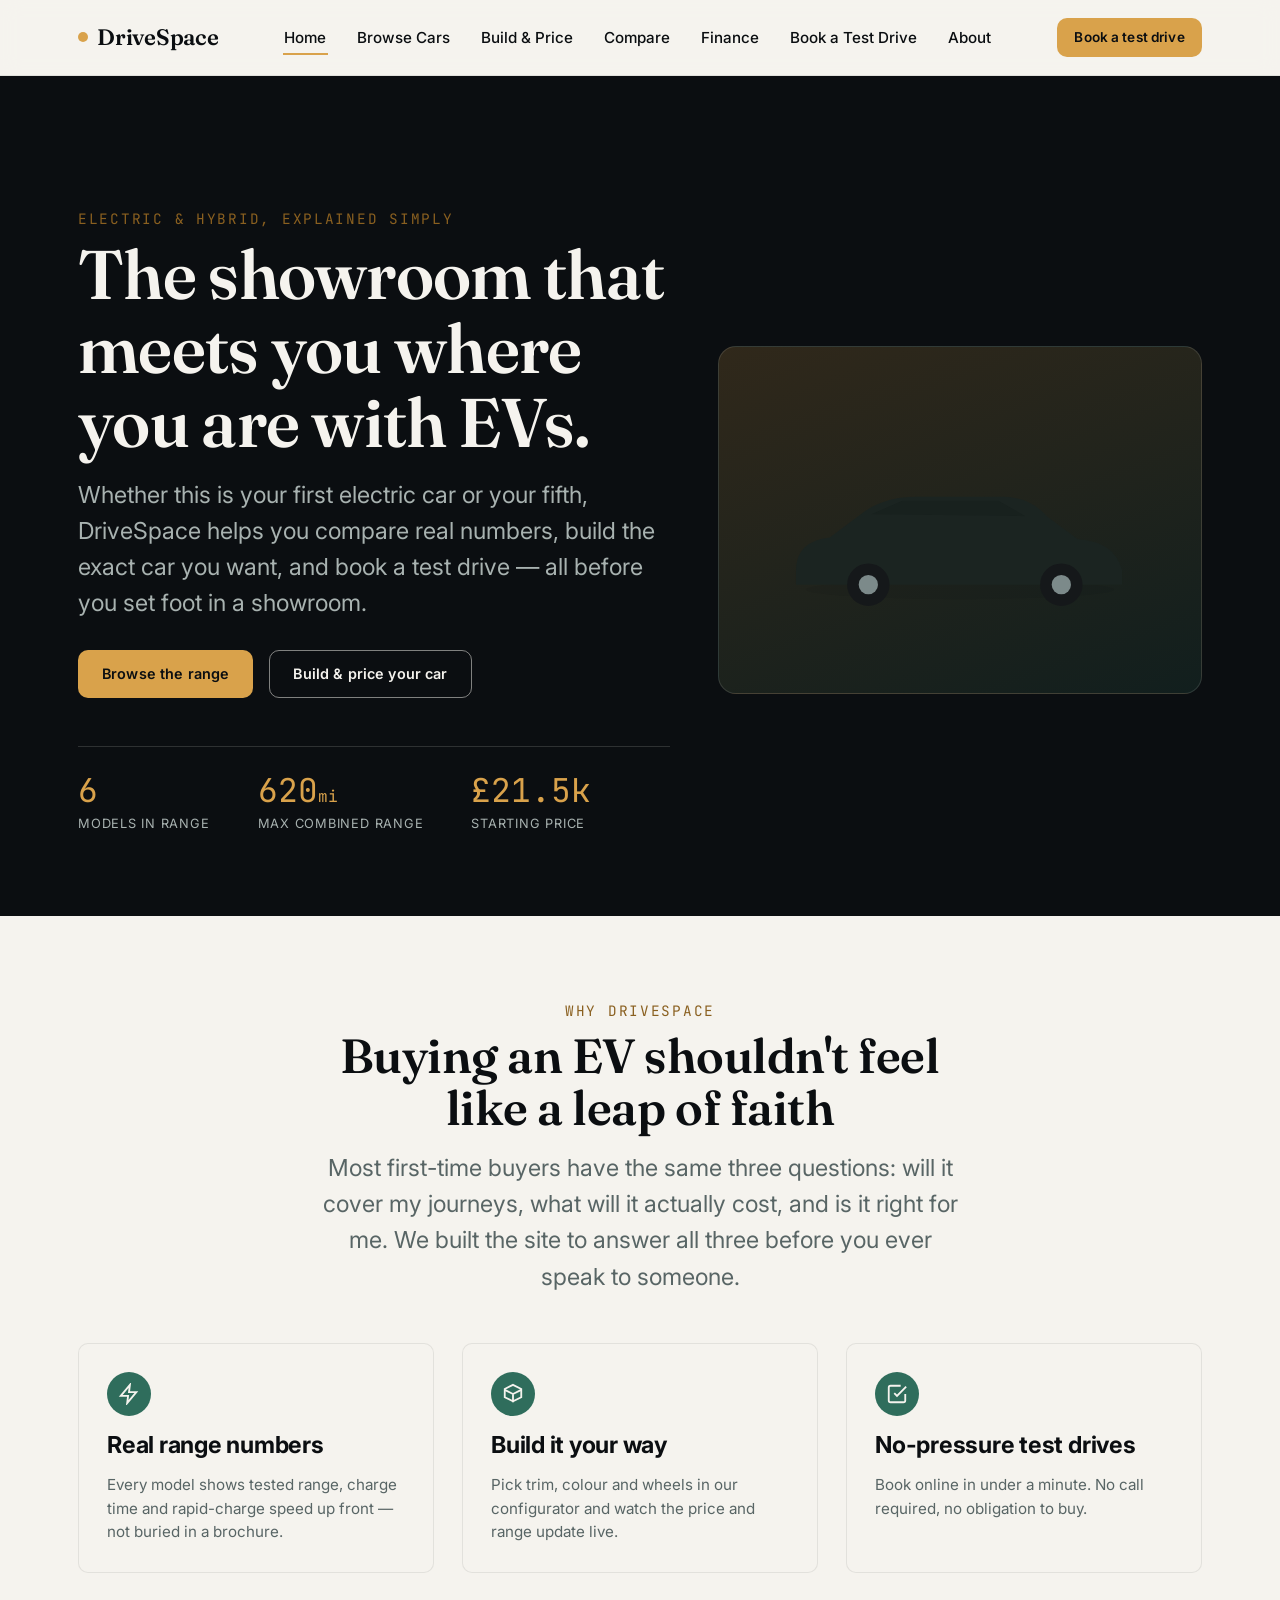
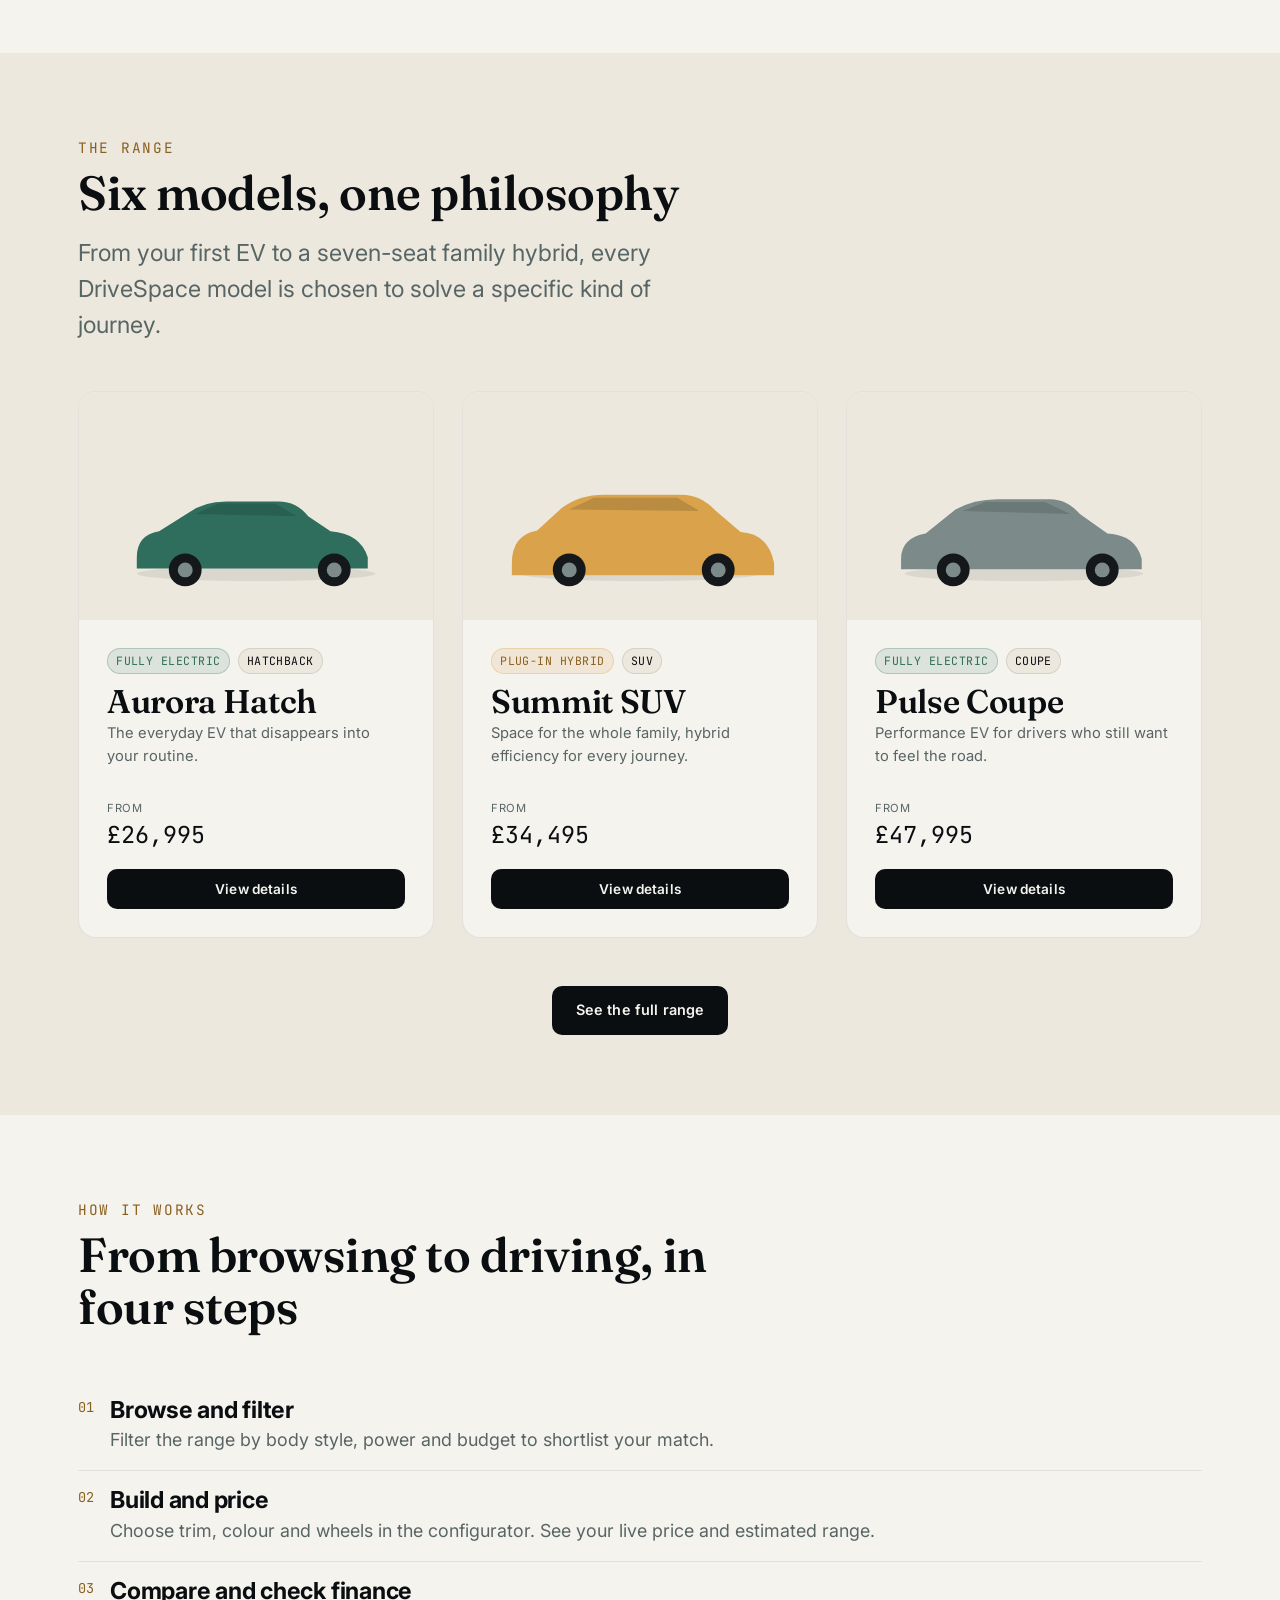
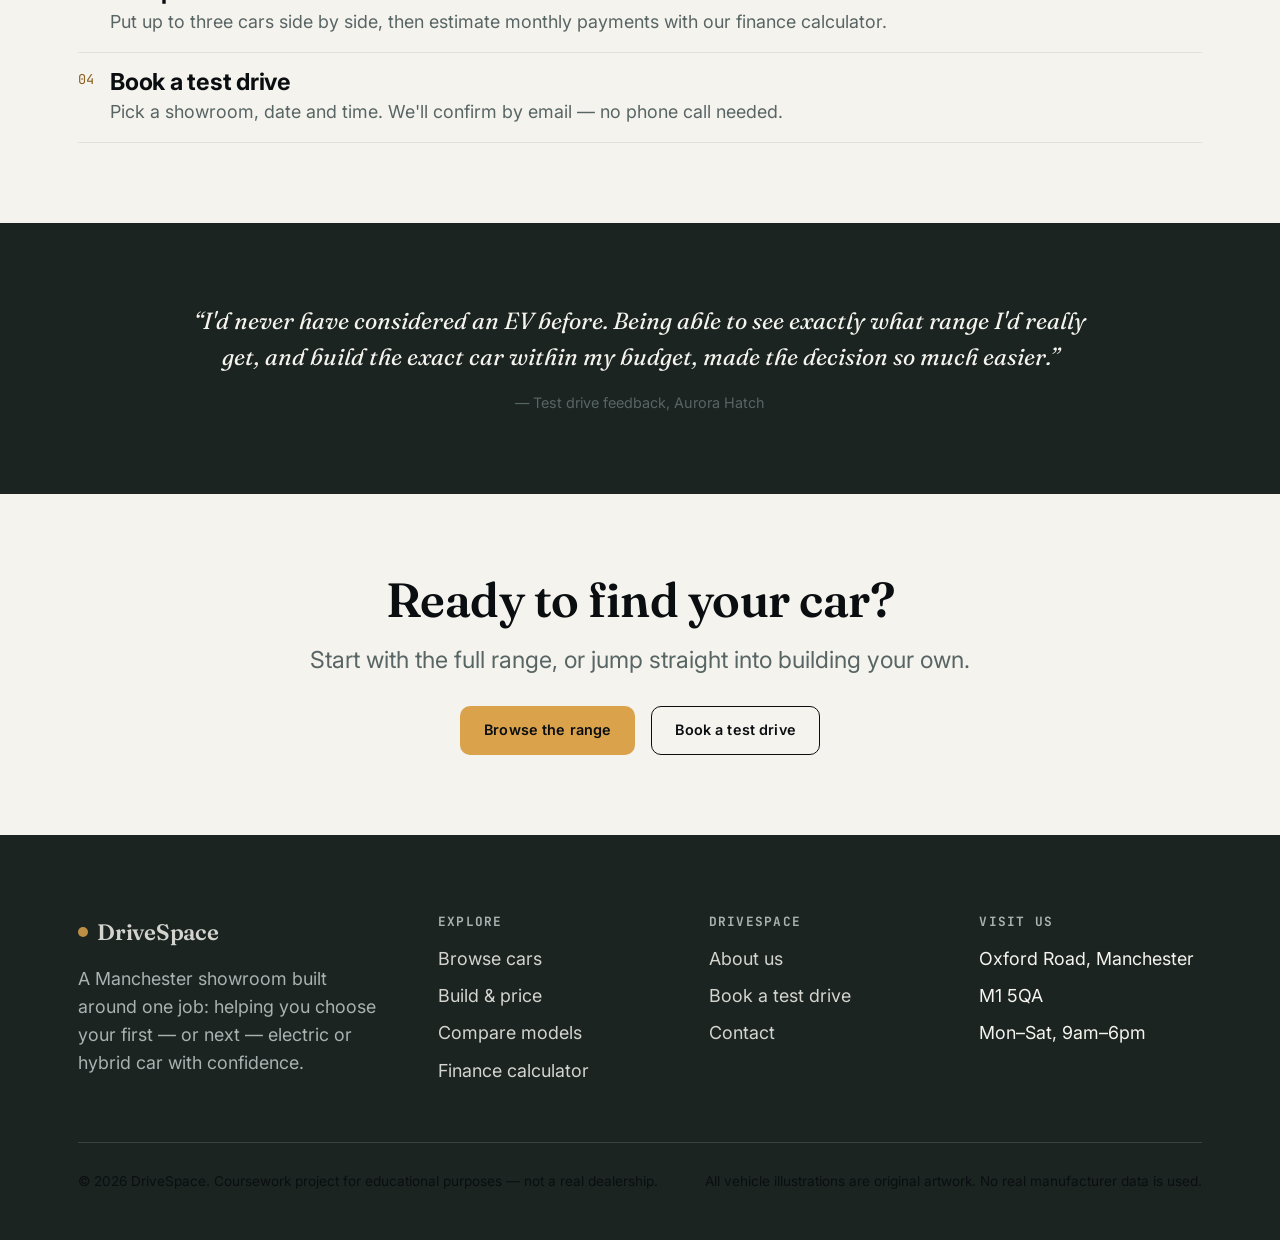
==== index.html @ 04d6c7d4 "Add files via upload" ====
<!DOCTYPE html>
<html lang="en">
<head>
<meta charset="UTF-8">
<meta name="viewport" content="width=device-width, initial-scale=1.0">
<title>DriveSpace | Electric & Hybrid Cars Made Simple</title>
<meta name="description" content="DriveSpace is a Manchester car showroom specialising in electric and hybrid vehicles. Browse our range, build your car, compare models and book a test drive online.">
<meta name="keywords" content="electric cars, hybrid cars, EV showroom Manchester, car configurator, test drive booking, DriveSpace">
<link rel="canonical" href="https://www.drivespace.example/index.html">

<meta property="og:title" content="DriveSpace | Electric & Hybrid Cars Made Simple">
<meta property="og:description" content="Browse our electric and hybrid range, build your car, compare models and book a test drive online.">
<meta property="og:type" content="website">

<link rel="preconnect" href="https://fonts.googleapis.com">
<link rel="preconnect" href="https://fonts.gstatic.com" crossorigin>
<link href="https://fonts.googleapis.com/css2?family=Fraunces:opsz,wght@9..144,500;9..144,600;9..144,700&family=Inter:wght@400;500;600;700&family=JetBrains+Mono:wght@400;500;700&display=swap" rel="stylesheet">

<link rel="stylesheet" href="css/base.css">
<link rel="stylesheet" href="css/components.css">
</head>
<body>
<a class="skip-link" href="#main">Skip to main content</a>

<header class="site-header">
  <div class="container">
    <a href="index.html" class="brand"><span class="brand-mark" aria-hidden="true"></span>DriveSpace</a>
    <nav class="main-nav" id="primary-navigation" aria-label="Primary">
      <ul>
        <li><a href="index.html">Home</a></li>
        <li><a href="catalogue.html">Browse Cars</a></li>
        <li><a href="configurator.html">Build & Price</a></li>
        <li><a href="compare.html">Compare</a></li>
        <li><a href="finance.html">Finance</a></li>
        <li><a href="booking.html">Book a Test Drive</a></li>
        <li><a href="about.html">About</a></li>
      </ul>
    </nav>
    <div class="nav-actions">
      <a href="booking.html" class="btn btn-accent btn-sm">Book a test drive</a>
      <button class="nav-toggle" aria-label="Open menu" aria-expanded="false" aria-controls="primary-navigation">
        <svg viewBox="0 0 24 24" fill="none" stroke="currentColor" stroke-width="2" stroke-linecap="round"><line x1="3" y1="6" x2="21" y2="6"/><line x1="3" y1="12" x2="21" y2="12"/><line x1="3" y1="18" x2="21" y2="18"/></svg>
      </button>
    </div>
  </div>
</header>

<main id="main">

  <section class="hero">
    <div class="container">
      <div class="hero-copy">
        <p class="eyebrow">Electric & hybrid, explained simply</p>
        <h1>The showroom that meets you where you are with EVs.</h1>
        <p class="lede">Whether this is your first electric car or your fifth, DriveSpace helps you compare real numbers, build the exact car you want, and book a test drive — all before you set foot in a showroom.</p>
        <div class="hero-cta">
          <a href="catalogue.html" class="btn btn-accent">Browse the range</a>
          <a href="configurator.html" class="btn btn-ghost-light">Build & price your car</a>
        </div>
        <div class="hero-stats">
          <div class="stat"><span class="value">6</span><span class="label">Models in range</span></div>
          <div class="stat"><span class="value">620<small style="font-size:1rem">mi</small></span><span class="label">Max combined range</span></div>
          <div class="stat"><span class="value">&pound;21.5k</span><span class="label">Starting price</span></div>
        </div>
      </div>
      <div class="hero-visual">
        <img src="images/meridian-saloon.svg" alt="Stylised illustration of the DriveSpace Meridian Saloon, our long-range electric saloon" width="500" height="250">
      </div>
    </div>
  </section>

  <section aria-labelledby="why-heading">
    <div class="container">
      <div class="section-head center">
        <p class="eyebrow">Why DriveSpace</p>
        <h2 id="why-heading">Buying an EV shouldn't feel like a leap of faith</h2>
        <p class="lede" style="margin-left:auto;margin-right:auto;">Most first-time buyers have the same three questions: will it cover my journeys, what will it actually cost, and is it right for me. We built the site to answer all three before you ever speak to someone.</p>
      </div>
      <div class="grid-3">
        <div class="feature-card">
          <div class="icon"><svg viewBox="0 0 24 24" fill="none" stroke="currentColor" stroke-width="2"><path d="M13 2L3 14h8l-1 8 10-12h-8l1-8z"/></svg></div>
          <h3>Real range numbers</h3>
          <p>Every model shows tested range, charge time and rapid-charge speed up front &mdash; not buried in a brochure.</p>
        </div>
        <div class="feature-card">
          <div class="icon"><svg viewBox="0 0 24 24" fill="none" stroke="currentColor" stroke-width="2"><path d="M12 2l9 4.5v9L12 20l-9-4.5v-9L12 2z"/><path d="M12 12l9-4.5M12 12v9M12 12L3 7.5"/></svg></div>
          <h3>Build it your way</h3>
          <p>Pick trim, colour and wheels in our configurator and watch the price and range update live.</p>
        </div>
        <div class="feature-card">
          <div class="icon"><svg viewBox="0 0 24 24" fill="none" stroke="currentColor" stroke-width="2"><path d="M9 11l3 3L22 4"/><path d="M21 12v7a2 2 0 01-2 2H5a2 2 0 01-2-2V5a2 2 0 012-2h11"/></svg></div>
          <h3>No-pressure test drives</h3>
          <p>Book online in under a minute. No call required, no obligation to buy.</p>
        </div>
      </div>
    </div>
  </section>

  <section class="section-alt" aria-labelledby="range-heading">
    <div class="container">
      <div class="section-head">
        <p class="eyebrow">The range</p>
        <h2 id="range-heading">Six models, one philosophy</h2>
        <p class="lede">From your first EV to a seven-seat family hybrid, every DriveSpace model is chosen to solve a specific kind of journey.</p>
      </div>
      <div class="grid-3" id="homeVehicleGrid"></div>
      <div class="center-cta" style="margin-top:var(--space-lg);">
        <a href="catalogue.html" class="btn btn-primary">See the full range</a>
      </div>
    </div>
  </section>

  <section aria-labelledby="process-heading">
    <div class="container">
      <div class="section-head">
        <p class="eyebrow">How it works</p>
        <h2 id="process-heading">From browsing to driving, in four steps</h2>
      </div>
      <ol class="process-list">
        <li>
          <div>
            <h4 style="margin-bottom:0.2em;">Browse and filter</h4>
            <p style="margin-bottom:0;color:var(--sage);">Filter the range by body style, power and budget to shortlist your match.</p>
          </div>
        </li>
        <li>
          <div>
            <h4 style="margin-bottom:0.2em;">Build and price</h4>
            <p style="margin-bottom:0;color:var(--sage);">Choose trim, colour and wheels in the configurator. See your live price and estimated range.</p>
          </div>
        </li>
        <li>
          <div>
            <h4 style="margin-bottom:0.2em;">Compare and check finance</h4>
            <p style="margin-bottom:0;color:var(--sage);">Put up to three cars side by side, then estimate monthly payments with our finance calculator.</p>
          </div>
        </li>
        <li>
          <div>
            <h4 style="margin-bottom:0.2em;">Book a test drive</h4>
            <p style="margin-bottom:0;color:var(--sage);">Pick a showroom, date and time. We'll confirm by email &mdash; no phone call needed.</p>
          </div>
        </li>
      </ol>
    </div>
  </section>

  <section class="section-dark" aria-labelledby="quote-heading">
    <div class="container">
      <h2 id="quote-heading" class="visually-hidden">Customer feedback</h2>
      <blockquote class="quote-block">
        &ldquo;I'd never have considered an EV before. Being able to see exactly what range I'd really get, and build the exact car within my budget, made the decision so much easier.&rdquo;
        <footer class="quote-attr">&mdash; Test drive feedback, Aurora Hatch</footer>
      </blockquote>
    </div>
  </section>

  <section aria-labelledby="cta-heading">
    <div class="container text-center">
      <h2 id="cta-heading">Ready to find your car?</h2>
      <p class="lede" style="margin:0 auto var(--space-md);">Start with the full range, or jump straight into building your own.</p>
      <div class="hero-cta" style="justify-content:center;">
        <a href="catalogue.html" class="btn btn-accent">Browse the range</a>
        <a href="booking.html" class="btn btn-ghost">Book a test drive</a>
      </div>
    </div>
  </section>

</main>

<footer class="site-footer">
  <div class="container">
    <div class="footer-grid">
      <div>
        <a href="index.html" class="brand" style="color:var(--paper);"><span class="brand-mark" aria-hidden="true"></span>DriveSpace</a>
        <p style="color:var(--sage-light);margin-top:1rem;max-width:32ch;">A Manchester showroom built around one job: helping you choose your first &mdash; or next &mdash; electric or hybrid car with confidence.</p>
      </div>
      <div>
        <h4>Explore</h4>
        <ul>
          <li><a href="catalogue.html">Browse cars</a></li>
          <li><a href="configurator.html">Build & price</a></li>
          <li><a href="compare.html">Compare models</a></li>
          <li><a href="finance.html">Finance calculator</a></li>
        </ul>
      </div>
      <div>
        <h4>DriveSpace</h4>
        <ul>
          <li><a href="about.html">About us</a></li>
          <li><a href="booking.html">Book a test drive</a></li>
          <li><a href="about.html#contact">Contact</a></li>
        </ul>
      </div>
      <div>
        <h4>Visit us</h4>
        <ul>
          <li>Oxford Road, Manchester</li>
          <li>M1 5QA</li>
          <li>Mon&ndash;Sat, 9am&ndash;6pm</li>
        </ul>
      </div>
    </div>
    <div class="footer-bottom">
      <p style="margin:0;">&copy; 2026 DriveSpace. Coursework project for educational purposes &mdash; not a real dealership.</p>
      <p style="margin:0;">All vehicle illustrations are original artwork. No real manufacturer data is used.</p>
    </div>
  </div>
</footer>

<script src="js/data.js"></script>
<script src="js/main.js"></script>
<script>
  // Render a 3-up preview of the range on the homepage
  document.addEventListener("DOMContentLoaded", () => {
    const grid = document.getElementById("homeVehicleGrid");
    const preview = [VEHICLES[0], VEHICLES[2], VEHICLES[3]];
    grid.innerHTML = preview.map(v => `
      <article class="vehicle-card">
        <div class="thumb"><img src="${v.image}" alt="Stylised illustration of the ${v.name}, a ${v.bodyStyle.toLowerCase()}" width="400" height="200" loading="lazy"></div>
        <div class="body">
          <div class="tag-row">
            <span class="pill ${v.powertrain === 'ev' ? 'pill-ev' : 'pill-hybrid'}">${v.powertrain === 'ev' ? 'Fully electric' : 'Plug-in hybrid'}</span>
            <span class="pill">${v.bodyStyle}</span>
          </div>
          <h3>${v.name}</h3>
          <p class="tagline">${v.tagline}</p>
          <div class="price"><span class="from">From</span>${formatGBP(v.basePrice)}</div>
          <div class="actions">
            <a href="vehicle.html?id=${v.id}" class="btn btn-primary btn-sm btn-block">View details</a>
          </div>
        </div>
      </article>
    `).join("");
  });
</script>
</body>
</html>
---- css/base.css ----
/* ==========================================================================
   DriveSpace — Design tokens & base styles
   ========================================================================== */

:root {
  /* Colour */
  --ink: #0B0E11;
  --ink-deep: #1B2421;
  --paper: #F5F3EE;
  --paper-soft: #ECE8DE;
  --eucalyptus: #2F6D5C;
  --eucalyptus-light: #4A8B77;
  --brass: #D9A24B;
  --brass-deep: #8A6020;
  --sage: #586565;
  --sage-light: #A8B2B0;
  --error: #B3493A;
  --success: #2F6D5C;

  /* Type */
  --font-display: "Fraunces", Georgia, serif;
  --font-body: "Inter", -apple-system, BlinkMacSystemFont, sans-serif;
  --font-mono: "JetBrains Mono", "Courier New", monospace;

  /* Scale */
  --step--1: clamp(0.81rem, 0.78rem + 0.15vw, 0.9rem);
  --step-0: clamp(1rem, 0.96rem + 0.2vw, 1.125rem);
  --step-1: clamp(1.25rem, 1.18rem + 0.35vw, 1.5rem);
  --step-2: clamp(1.6rem, 1.45rem + 0.75vw, 2.1rem);
  --step-3: clamp(2.1rem, 1.8rem + 1.5vw, 3.2rem);
  --step-4: clamp(2.8rem, 2.3rem + 2.5vw, 4.6rem);

  /* Spacing */
  --space-xs: 0.5rem;
  --space-sm: 1rem;
  --space-md: 1.75rem;
  --space-lg: 3rem;
  --space-xl: 5rem;
  --space-2xl: 8rem;

  /* Layout */
  --container: 1180px;
  --radius-sm: 4px;
  --radius-md: 10px;
  --radius-lg: 18px;

  --shadow-sm: 0 2px 8px rgba(11, 14, 17, 0.06);
  --shadow-md: 0 8px 28px rgba(11, 14, 17, 0.12);
  --shadow-lg: 0 18px 48px rgba(11, 14, 17, 0.18);

  --ease: cubic-bezier(0.22, 1, 0.36, 1);
}

* { box-sizing: border-box; }
html { scroll-behavior: smooth; }

@media (prefers-reduced-motion: reduce) {
  html { scroll-behavior: auto; }
  *, *::before, *::after {
    animation-duration: 0.01ms !important;
    animation-iteration-count: 1 !important;
    transition-duration: 0.01ms !important;
    scroll-behavior: auto !important;
  }
}

body {
  margin: 0;
  font-family: var(--font-body);
  font-size: var(--step-0);
  color: var(--ink);
  background: var(--paper);
  line-height: 1.55;
  -webkit-font-smoothing: antialiased;
}

img, svg { max-width: 100%; display: block; }

h1, h2, h3, h4 {
  font-family: var(--font-display);
  font-weight: 600;
  line-height: 1.08;
  margin: 0 0 var(--space-sm);
  letter-spacing: -0.01em;
}

h1 { font-size: var(--step-4); }
h2 { font-size: var(--step-3); }
h3 { font-size: var(--step-2); }
h4 { font-size: var(--step-1); font-family: var(--font-body); font-weight: 700; }

p { margin: 0 0 var(--space-sm); color: var(--ink); }
.lede { font-size: var(--step-1); color: var(--sage); max-width: 56ch; }

a { color: var(--eucalyptus); }

.eyebrow {
  font-family: var(--font-mono);
  font-size: var(--step--1);
  letter-spacing: 0.12em;
  text-transform: uppercase;
  color: var(--brass-deep);
  display: inline-flex;
  align-items: center;
  gap: 0.5em;
  margin-bottom: var(--space-xs);
}

.container {
  max-width: var(--container);
  margin: 0 auto;
  padding: 0 var(--space-md);
}

section { padding: var(--space-xl) 0; }

/* Buttons */
.btn {
  display: inline-flex;
  align-items: center;
  justify-content: center;
  gap: 0.5em;
  font-family: var(--font-body);
  font-weight: 600;
  font-size: var(--step--1);
  letter-spacing: 0.01em;
  padding: 0.85em 1.6em;
  border-radius: var(--radius-md);
  border: 1.5px solid transparent;
  cursor: pointer;
  text-decoration: none;
  transition: transform 0.25s var(--ease), box-shadow 0.25s var(--ease), background 0.2s, color 0.2s, border-color 0.2s;
  white-space: nowrap;
}
.btn:focus-visible {
  outline: 3px solid var(--brass);
  outline-offset: 2px;
}
.btn-primary {
  background: var(--ink);
  color: var(--paper);
}
.btn-primary:hover { background: var(--ink-deep); transform: translateY(-2px); box-shadow: var(--shadow-md); }
.btn-accent {
  background: var(--brass);
  color: var(--ink);
}
.btn-accent:hover { background: var(--brass-deep); transform: translateY(-2px); box-shadow: var(--shadow-md); }
.btn-ghost {
  background: transparent;
  color: var(--ink);
  border-color: var(--ink);
}
.btn-ghost:hover { background: var(--ink); color: var(--paper); }
.btn-ghost-light {
  background: transparent;
  color: var(--paper);
  border-color: rgba(245,243,238,0.5);
}
.btn-ghost-light:hover { background: var(--paper); color: var(--ink); }
.btn-sm { padding: 0.6em 1.2em; font-size: 0.85rem; }
.btn-block { width: 100%; }
.btn[disabled] { opacity: 0.45; cursor: not-allowed; pointer-events: none; }

/* Skip link */
.skip-link {
  position: absolute;
  left: -9999px;
  top: 0;
  background: var(--ink);
  color: var(--paper);
  padding: 1em 1.5em;
  z-index: 200;
  border-radius: 0 0 var(--radius-sm) 0;
}
.skip-link:focus {
  left: 0;
}

/* Header / Nav */
.site-header {
  position: sticky;
  top: 0;
  z-index: 100;
  background: rgba(245, 243, 238, 0.92);
  backdrop-filter: blur(10px);
  border-bottom: 1px solid rgba(11,14,17,0.08);
}
.site-header .container {
  display: flex;
  align-items: center;
  justify-content: space-between;
  padding-top: 1.1rem;
  padding-bottom: 1.1rem;
}
.brand {
  font-family: var(--font-display);
  font-weight: 600;
  font-size: 1.4rem;
  color: var(--ink);
  text-decoration: none;
  letter-spacing: -0.01em;
  display: flex;
  align-items: center;
  gap: 0.4em;
}
.brand-mark {
  width: 10px; height: 10px;
  border-radius: 50%;
  background: var(--brass);
  display: inline-block;
}
.main-nav ul {
  display: flex;
  gap: var(--space-md);
  list-style: none;
  margin: 0; padding: 0;
}
.main-nav a {
  text-decoration: none;
  color: var(--ink);
  font-size: 0.95rem;
  font-weight: 500;
  padding: 0.4em 0.1em;
  border-bottom: 2px solid transparent;
  transition: border-color 0.2s, color 0.2s;
}
.main-nav a:hover, .main-nav a[aria-current="page"] {
  border-color: var(--brass);
}
.nav-actions { display: flex; align-items: center; gap: var(--space-sm); }
.nav-toggle {
  display: none;
  background: none;
  border: none;
  cursor: pointer;
  padding: 0.5rem;
}
.nav-toggle svg { width: 26px; height: 26px; }

@media (max-width: 860px) {
  .main-nav {
    position: fixed;
    inset: 0 0 0 30%;
    background: var(--ink);
    transform: translateX(100%);
    transition: transform 0.35s var(--ease);
    padding: 6rem 2rem 2rem;
    z-index: 99;
  }
  .main-nav.open { transform: translateX(0); }
  .main-nav ul { flex-direction: column; gap: 1.6rem; }
  .main-nav a { color: var(--paper); font-size: 1.2rem; }
  .nav-toggle { display: inline-flex; z-index: 101; }
  .nav-actions .btn-accent { display: none; }
}

/* Footer */
.site-footer {
  background: var(--ink-deep);
  color: var(--paper);
  padding: var(--space-xl) 0 var(--space-lg);
}
.site-footer a { color: var(--paper); }
.footer-grid {
  display: grid;
  grid-template-columns: 1.4fr 1fr 1fr 1fr;
  gap: var(--space-lg);
  margin-bottom: var(--space-lg);
}
.footer-grid h4 {
  font-family: var(--font-mono);
  font-size: 0.8rem;
  text-transform: uppercase;
  letter-spacing: 0.1em;
  color: var(--sage-light);
  margin-bottom: 1rem;
}
.footer-grid ul { list-style: none; margin: 0; padding: 0; }
.footer-grid li { margin-bottom: 0.6rem; }
.footer-grid a { text-decoration: none; opacity: 0.85; }
.footer-grid a:hover { opacity: 1; text-decoration: underline; }
.footer-bottom {
  border-top: 1px solid rgba(245,243,238,0.15);
  padding-top: var(--space-md);
  display: flex;
  justify-content: space-between;
  flex-wrap: wrap;
  gap: 1rem;
  font-size: 0.85rem;
  color: var(--sage-light);
}
@media (max-width: 760px) {
  .footer-grid { grid-template-columns: 1fr 1fr; }
}

/* Utility */
.visually-hidden {
  position: absolute;
  width: 1px; height: 1px;
  overflow: hidden;
  clip: rect(0 0 0 0);
  white-space: nowrap;
}
.text-center { text-align: center; }
.mt-0 { margin-top: 0; }
.section-head { max-width: 640px; margin-bottom: var(--space-lg); }
.section-head.center { margin-left: auto; margin-right: auto; text-align: center; }

/* Focus visibility everywhere */
a:focus-visible, button:focus-visible, input:focus-visible, select:focus-visible, textarea:focus-visible {
  outline: 3px solid var(--brass);
  outline-offset: 2px;
}
---- css/components.css ----
/* ==========================================================================
   DriveSpace — Components
   ========================================================================== */

/* ---- Hero ---- */
.hero {
  background: var(--ink);
  color: var(--paper);
  padding: var(--space-2xl) 0 var(--space-xl);
  position: relative;
  overflow: hidden;
}
.hero .container {
  display: grid;
  grid-template-columns: 1.1fr 0.9fr;
  gap: var(--space-lg);
  align-items: center;
}
.hero h1 { color: var(--paper); }
.hero .lede { color: var(--sage-light); }
.hero-cta { display: flex; gap: 1rem; margin-top: var(--space-md); flex-wrap: wrap; }
.hero-visual {
  background: linear-gradient(160deg, rgba(217,162,75,0.18), rgba(47,109,92,0.18));
  border-radius: var(--radius-lg);
  padding: var(--space-lg);
  border: 1px solid rgba(245,243,238,0.12);
}
.hero-visual svg { filter: drop-shadow(0 20px 40px rgba(0,0,0,0.35)); }
.hero-stats {
  display: flex;
  gap: var(--space-lg);
  margin-top: var(--space-lg);
  padding-top: var(--space-md);
  border-top: 1px solid rgba(245,243,238,0.15);
}
.stat .value {
  font-family: var(--font-mono);
  font-size: var(--step-2);
  color: var(--brass);
  display: block;
  line-height: 1;
}
.stat .label {
  font-size: 0.8rem;
  color: var(--sage-light);
  text-transform: uppercase;
  letter-spacing: 0.06em;
}

@media (max-width: 900px) {
  .hero .container { grid-template-columns: 1fr; }
  .hero-visual { order: -1; }
}

/* ---- Section variants ---- */
.section-alt { background: var(--paper-soft); }
.section-dark { background: var(--ink-deep); color: var(--paper); }
.section-dark h2, .section-dark h3 { color: var(--paper); }
.section-dark .lede { color: var(--sage-light); }

/* ---- Cards grid (homepage range preview / why-us) ---- */
.grid-3 {
  display: grid;
  grid-template-columns: repeat(3, 1fr);
  gap: var(--space-md);
}
.grid-4 {
  display: grid;
  grid-template-columns: repeat(4, 1fr);
  gap: var(--space-sm);
}
@media (max-width: 900px) {
  .grid-3 { grid-template-columns: 1fr 1fr; }
  .grid-4 { grid-template-columns: 1fr 1fr; }
}
@media (max-width: 600px) {
  .grid-3, .grid-4 { grid-template-columns: 1fr; }
}

.feature-card {
  background: var(--paper);
  border: 1px solid rgba(11,14,17,0.08);
  border-radius: var(--radius-md);
  padding: var(--space-md);
}
.feature-card .icon {
  width: 44px; height: 44px;
  border-radius: 50%;
  background: var(--eucalyptus);
  color: var(--paper);
  display: flex; align-items: center; justify-content: center;
  margin-bottom: var(--space-sm);
}
.feature-card .icon svg { width: 22px; height: 22px; }
.feature-card h3 { font-size: var(--step-1); font-family: var(--font-body); font-weight: 700; }
.feature-card p { color: var(--sage); margin-bottom: 0; font-size: 0.95rem; }

/* ---- Vehicle card (catalogue) ---- */
.vehicle-card {
  background: var(--paper);
  border: 1px solid rgba(11,14,17,0.08);
  border-radius: var(--radius-lg);
  overflow: hidden;
  display: flex;
  flex-direction: column;
  transition: transform 0.25s var(--ease), box-shadow 0.25s var(--ease);
}
.vehicle-card:hover { transform: translateY(-4px); box-shadow: var(--shadow-md); }
.vehicle-card .thumb {
  background: var(--paper-soft);
  padding: var(--space-md) var(--space-md) 0;
}
.vehicle-card .body { padding: var(--space-md); flex: 1; display: flex; flex-direction: column; }
.vehicle-card .tag-row { display: flex; gap: 0.5rem; margin-bottom: 0.6rem; flex-wrap: wrap; }
.pill {
  font-family: var(--font-mono);
  font-size: 0.72rem;
  text-transform: uppercase;
  letter-spacing: 0.04em;
  padding: 0.25em 0.7em;
  border-radius: 999px;
  background: var(--paper-soft);
  color: var(--ink);
  border: 1px solid rgba(11,14,17,0.1);
}
.pill-ev { background: rgba(47,109,92,0.12); color: var(--eucalyptus); border-color: rgba(47,109,92,0.25); }
.pill-hybrid { background: rgba(217,162,75,0.15); color: var(--brass-deep); border-color: rgba(217,162,75,0.3); }
.vehicle-card h3 { margin-bottom: 0.2rem; }
.vehicle-card .tagline { color: var(--sage); font-size: 0.92rem; margin-bottom: var(--space-sm); }
.spec-row {
  display: flex;
  justify-content: space-between;
  font-family: var(--font-mono);
  font-size: 0.85rem;
  padding: 0.5em 0;
  border-top: 1px dashed rgba(11,14,17,0.12);
}
.spec-row span:first-child { color: var(--sage); }
.vehicle-card .price {
  font-family: var(--font-mono);
  font-size: var(--step-1);
  margin: var(--space-sm) 0;
}
.vehicle-card .price .from { font-size: 0.7rem; color: var(--sage); font-family: var(--font-body); display: block; text-transform: uppercase; letter-spacing: 0.06em; }
.vehicle-card .actions { margin-top: auto; display: flex; gap: 0.6rem; }

/* ---- Filter bar ---- */
.filter-bar {
  background: var(--paper-soft);
  border-radius: var(--radius-lg);
  padding: var(--space-md);
  margin-bottom: var(--space-lg);
  display: grid;
  grid-template-columns: repeat(5, 1fr);
  gap: var(--space-sm);
  align-items: end;
}
.filter-field label {
  display: block;
  font-family: var(--font-mono);
  font-size: 0.72rem;
  text-transform: uppercase;
  letter-spacing: 0.06em;
  color: var(--sage);
  margin-bottom: 0.4em;
}
.filter-field select,
.filter-field input[type="text"] {
  width: 100%;
}
.results-count {
  font-family: var(--font-mono);
  font-size: 0.85rem;
  color: var(--sage);
  margin-bottom: var(--space-sm);
}
@media (max-width: 980px) {
  .filter-bar { grid-template-columns: 1fr 1fr; }
}
@media (max-width: 560px) {
  .filter-bar { grid-template-columns: 1fr; }
}

/* ---- Form controls (general) ---- */
input, select, textarea {
  font-family: var(--font-body);
  font-size: 0.95rem;
  padding: 0.7em 0.9em;
  border-radius: var(--radius-sm);
  border: 1.5px solid rgba(11,14,17,0.18);
  background: var(--paper);
  color: var(--ink);
}
input:focus, select:focus, textarea:focus {
  border-color: var(--eucalyptus);
}
label { font-weight: 600; font-size: 0.9rem; display: block; margin-bottom: 0.4em; }
.field { margin-bottom: var(--space-sm); }
.field-row { display: grid; grid-template-columns: 1fr 1fr; gap: var(--space-sm); }
.field-hint { font-size: 0.8rem; color: var(--sage); margin-top: 0.3em; }
.field-error { font-size: 0.8rem; color: var(--error); margin-top: 0.3em; display: none; }
.field.invalid input, .field.invalid select, .field.invalid textarea { border-color: var(--error); }
.field.invalid .field-error { display: block; }
fieldset { border: none; padding: 0; margin: 0 0 var(--space-sm); }
legend { font-weight: 700; padding: 0; margin-bottom: 0.6em; }
.radio-grid, .checkbox-grid { display: flex; flex-direction: column; gap: 0.6rem; }
.radio-option, .checkbox-option {
  display: flex; align-items: center; gap: 0.6rem;
  font-weight: 400; font-size: 0.95rem;
}
.radio-option input, .checkbox-option input { width: auto; padding: 0; }

/* ---- Breadcrumb ---- */
.breadcrumb {
  font-family: var(--font-mono);
  font-size: 0.8rem;
  color: var(--sage);
  padding: var(--space-sm) 0 0;
}
.breadcrumb a { color: var(--sage); }
.breadcrumb a:hover { color: var(--eucalyptus); }

/* ---- Vehicle detail page ---- */
.detail-hero {
  display: grid;
  grid-template-columns: 1fr 1fr;
  gap: var(--space-lg);
  align-items: center;
  padding: var(--space-lg) 0 var(--space-xl);
}
.detail-visual {
  background: var(--paper-soft);
  border-radius: var(--radius-lg);
  padding: var(--space-lg);
}
.detail-price-box {
  background: var(--ink);
  color: var(--paper);
  border-radius: var(--radius-lg);
  padding: var(--space-md);
  margin-top: var(--space-md);
}
.detail-price-box .from { font-size: 0.75rem; text-transform: uppercase; letter-spacing: 0.08em; color: var(--sage-light); }
.detail-price-box .amount { font-family: var(--font-mono); font-size: var(--step-3); color: var(--brass); }
.detail-price-box .pcp { font-size: 0.85rem; color: var(--sage-light); margin-top: 0.4rem; }
.detail-cta { display: flex; gap: 0.8rem; margin-top: var(--space-md); flex-wrap: wrap; }

.spec-table {
  width: 100%;
  border-collapse: collapse;
  font-family: var(--font-mono);
  font-size: 0.92rem;
}
.spec-table th, .spec-table td {
  text-align: left;
  padding: 0.85em 0.5em;
  border-bottom: 1px solid rgba(11,14,17,0.1);
}
.spec-table th { color: var(--sage); font-weight: 500; width: 45%; }

.best-for-list { list-style: none; padding: 0; margin: 0; }
.best-for-list li {
  display: flex;
  align-items: flex-start;
  gap: 0.6rem;
  margin-bottom: 0.6rem;
  font-size: 0.95rem;
}
.best-for-list svg { flex-shrink: 0; margin-top: 0.2em; color: var(--eucalyptus); width: 18px; height: 18px; }

@media (max-width: 900px) {
  .detail-hero { grid-template-columns: 1fr; }
}

/* ---- Configurator ---- */
.configurator {
  display: grid;
  grid-template-columns: 1fr 380px;
  gap: var(--space-lg);
  align-items: start;
}
.config-step {
  background: var(--paper);
  border: 1px solid rgba(11,14,17,0.08);
  border-radius: var(--radius-lg);
  padding: var(--space-md);
  margin-bottom: var(--space-md);
}
.config-step h3 { display: flex; align-items: center; gap: 0.6rem; font-size: var(--step-1); }
.config-step .step-num {
  font-family: var(--font-mono);
  background: var(--ink);
  color: var(--paper);
  width: 28px; height: 28px;
  border-radius: 50%;
  display: inline-flex; align-items: center; justify-content: center;
  font-size: 0.85rem;
  flex-shrink: 0;
}
.option-grid {
  display: grid;
  grid-template-columns: repeat(3, 1fr);
  gap: 0.8rem;
}
.option-card {
  border: 1.5px solid rgba(11,14,17,0.14);
  border-radius: var(--radius-md);
  padding: 0.9rem;
  cursor: pointer;
  background: var(--paper);
  text-align: left;
  transition: border-color 0.2s, background 0.2s;
}
.option-card:hover { border-color: var(--eucalyptus); }
.option-card.selected {
  border-color: var(--eucalyptus);
  background: rgba(47,109,92,0.07);
}
.option-card .name { font-weight: 700; font-size: 0.92rem; }
.option-card .add { font-family: var(--font-mono); font-size: 0.8rem; color: var(--sage); display: block; margin-top: 0.2em; }
.option-card .blurb { font-size: 0.82rem; color: var(--sage); margin-top: 0.3em; }
.swatch {
  width: 28px; height: 28px;
  border-radius: 50%;
  border: 2px solid rgba(11,14,17,0.15);
  margin-bottom: 0.5em;
}

.config-summary {
  background: var(--ink);
  color: var(--paper);
  border-radius: var(--radius-lg);
  padding: var(--space-md);
  position: sticky;
  top: 100px;
}
.config-summary h3 { color: var(--paper); font-size: var(--step-1); }
.summary-line {
  display: flex;
  justify-content: space-between;
  font-size: 0.88rem;
  padding: 0.55em 0;
  border-bottom: 1px solid rgba(245,243,238,0.12);
  gap: 0.5rem;
}
.summary-line span:last-child { font-family: var(--font-mono); text-align: right; }
.summary-total {
  display: flex;
  justify-content: space-between;
  align-items: baseline;
  margin-top: 0.8rem;
  padding-top: 0.8rem;
  border-top: 1px solid rgba(245,243,238,0.2);
}
.summary-total .amount { font-family: var(--font-mono); font-size: var(--step-2); color: var(--brass); }

.range-readout {
  margin-top: var(--space-sm);
  background: rgba(217,162,75,0.1);
  border: 1px solid rgba(217,162,75,0.3);
  border-radius: var(--radius-md);
  padding: 0.8rem;
}
.range-readout .rr-label { font-family: var(--font-mono); font-size: 0.7rem; text-transform: uppercase; letter-spacing: 0.06em; color: var(--brass); }
.range-readout .rr-value { font-family: var(--font-mono); font-size: var(--step-1); color: var(--paper); }

@media (max-width: 980px) {
  .configurator { grid-template-columns: 1fr; }
  .config-summary { position: static; }
  .option-grid { grid-template-columns: 1fr 1fr; }
}
@media (max-width: 560px) {
  .option-grid { grid-template-columns: 1fr; }
}

/* ---- Comparison tool ---- */
.compare-picker {
  display: grid;
  grid-template-columns: repeat(3, 1fr);
  gap: var(--space-sm);
  margin-bottom: var(--space-lg);
}
.compare-table-wrap { overflow-x: auto; }
.compare-table {
  width: 100%;
  border-collapse: collapse;
  min-width: 640px;
}
.compare-table th, .compare-table td {
  padding: 0.9em 1em;
  border-bottom: 1px solid rgba(11,14,17,0.1);
  text-align: left;
  vertical-align: top;
}
.compare-table thead th {
  font-family: var(--font-display);
  font-size: 1.1rem;
  background: var(--paper-soft);
}
.compare-table tbody th {
  font-family: var(--font-mono);
  font-size: 0.82rem;
  color: var(--sage);
  text-transform: uppercase;
  letter-spacing: 0.04em;
  white-space: nowrap;
}
.compare-table td { font-family: var(--font-mono); font-size: 0.95rem; }
.compare-table .best { color: var(--eucalyptus); font-weight: 700; }
@media (max-width: 760px) {
  .compare-picker { grid-template-columns: 1fr; }
}

/* ---- Finance calculator ---- */
.finance-layout {
  display: grid;
  grid-template-columns: 1fr 1fr;
  gap: var(--space-lg);
  align-items: start;
}
.finance-result {
  background: var(--ink-deep);
  color: var(--paper);
  border-radius: var(--radius-lg);
  padding: var(--space-lg);
  position: sticky;
  top: 100px;
}
.finance-result h3 { color: var(--paper); }
.finance-big {
  font-family: var(--font-mono);
  font-size: var(--step-4);
  color: var(--brass);
  line-height: 1;
}
.finance-big .unit { font-size: var(--step-0); color: var(--sage-light); font-family: var(--font-body); }
.finance-breakdown { margin-top: var(--space-md); }
.finance-breakdown .summary-line { border-color: rgba(245,243,238,0.12); }
.toggle-group { display: flex; gap: 0.6rem; margin-bottom: var(--space-sm); }
.toggle-btn {
  flex: 1;
  padding: 0.7em 1em;
  border-radius: var(--radius-md);
  border: 1.5px solid rgba(11,14,17,0.18);
  background: var(--paper);
  cursor: pointer;
  font-weight: 600;
  font-size: 0.9rem;
}
.toggle-btn.active { background: var(--ink); color: var(--paper); border-color: var(--ink); }
.range-slider { width: 100%; margin: 0.6rem 0; accent-color: var(--eucalyptus); }
@media (max-width: 900px) {
  .finance-layout { grid-template-columns: 1fr; }
  .finance-result { position: static; }
}

/* ---- Booking form ---- */
.booking-layout {
  display: grid;
  grid-template-columns: 1.3fr 1fr;
  gap: var(--space-lg);
  align-items: start;
}
.booking-summary-card {
  background: var(--paper-soft);
  border-radius: var(--radius-lg);
  padding: var(--space-md);
}
.success-box {
  background: rgba(47,109,92,0.1);
  border: 1.5px solid var(--eucalyptus);
  border-radius: var(--radius-lg);
  padding: var(--space-lg);
  text-align: center;
  display: none;
}
.success-box.show { display: block; }
.success-box svg { width: 48px; height: 48px; color: var(--eucalyptus); margin: 0 auto var(--space-sm); }
@media (max-width: 900px) {
  .booking-layout { grid-template-columns: 1fr; }
}

/* ---- Testimonial / quote ---- */
.quote-block {
  font-family: var(--font-display);
  font-size: var(--step-1);
  font-style: italic;
  max-width: 60ch;
  margin: 0 auto;
  text-align: center;
}
.quote-attr { font-family: var(--font-body); font-style: normal; font-size: 0.9rem; color: var(--sage); margin-top: var(--space-sm); }

/* ---- Page header (non-home pages) ---- */
.page-header {
  background: var(--ink);
  color: var(--paper);
  padding: var(--space-lg) 0;
}
.page-header h1 { color: var(--paper); margin-bottom: 0.4rem; }
.page-header .lede { color: var(--sage-light); margin-bottom: 0; }

/* ---- Misc ---- */
.divider { border: none; border-top: 1px solid rgba(11,14,17,0.1); margin: var(--space-lg) 0; }
.center-cta { text-align: center; }
.tag-filter-active {
  display: inline-flex; align-items: center; gap: 0.4em;
  background: var(--ink); color: var(--paper);
  font-family: var(--font-mono); font-size: 0.78rem;
  padding: 0.3em 0.8em; border-radius: 999px;
}
.skip-to-results { margin-bottom: var(--space-sm); }

.process-list { counter-reset: step; list-style: none; padding: 0; margin: 0; }
.process-list li {
  counter-increment: step;
  display: flex; gap: var(--space-sm);
  padding: var(--space-sm) 0;
  border-bottom: 1px solid rgba(11,14,17,0.08);
}
.process-list li::before {
  content: counter(step, decimal-leading-zero);
  font-family: var(--font-mono);
  font-size: 0.85rem;
  color: var(--brass-deep);
  flex-shrink: 0;
}
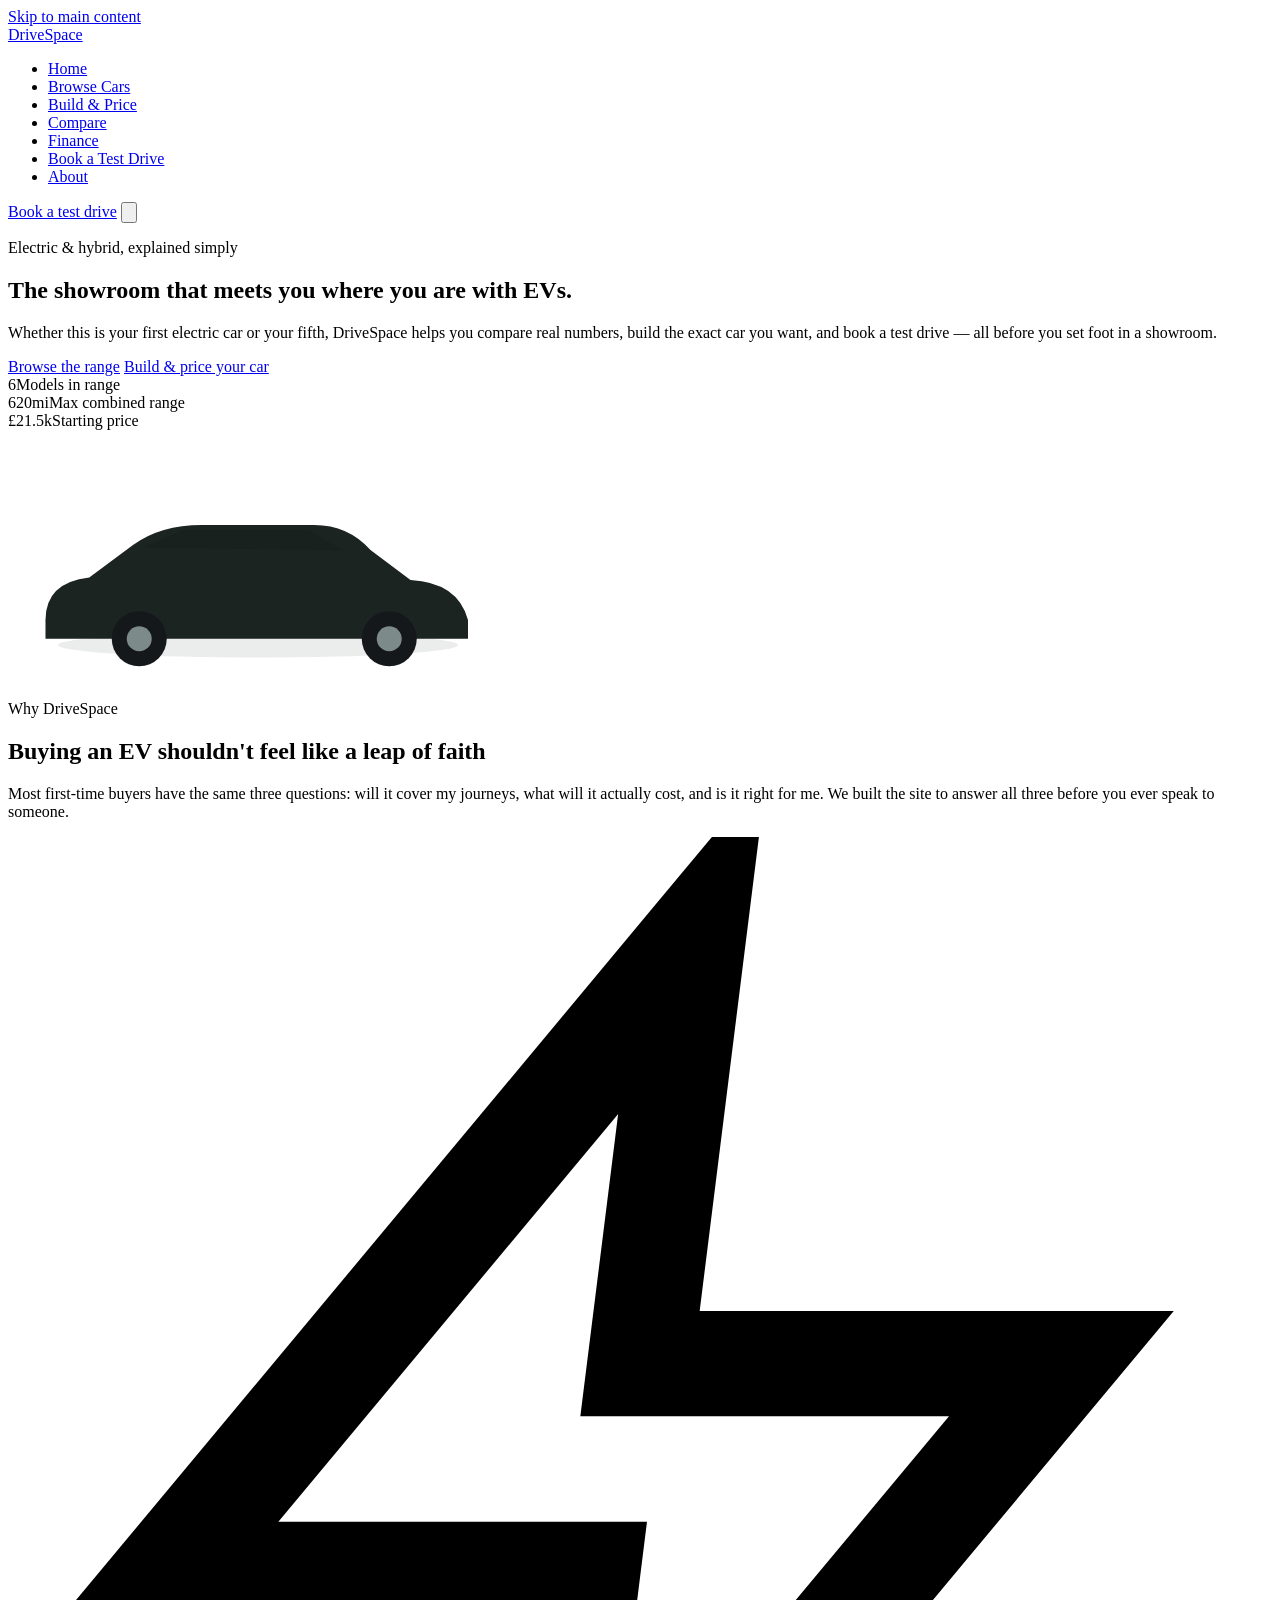
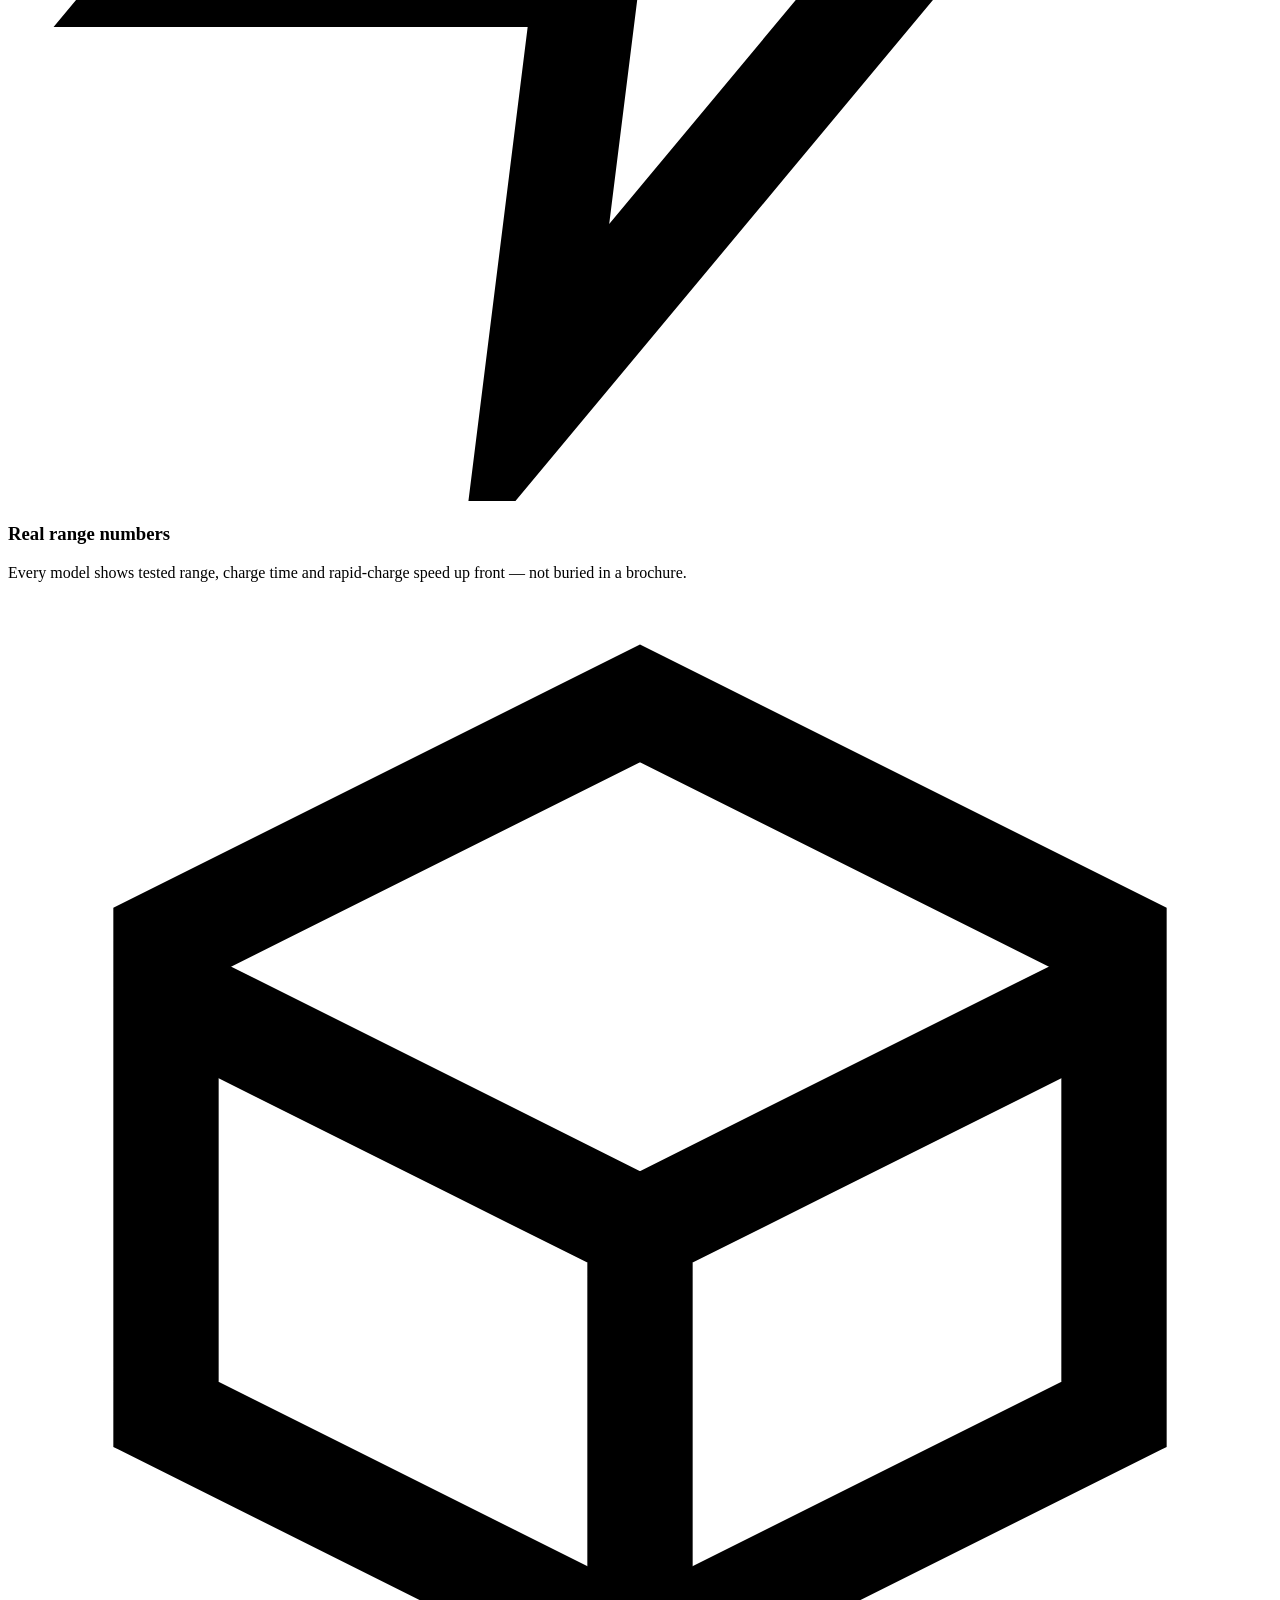
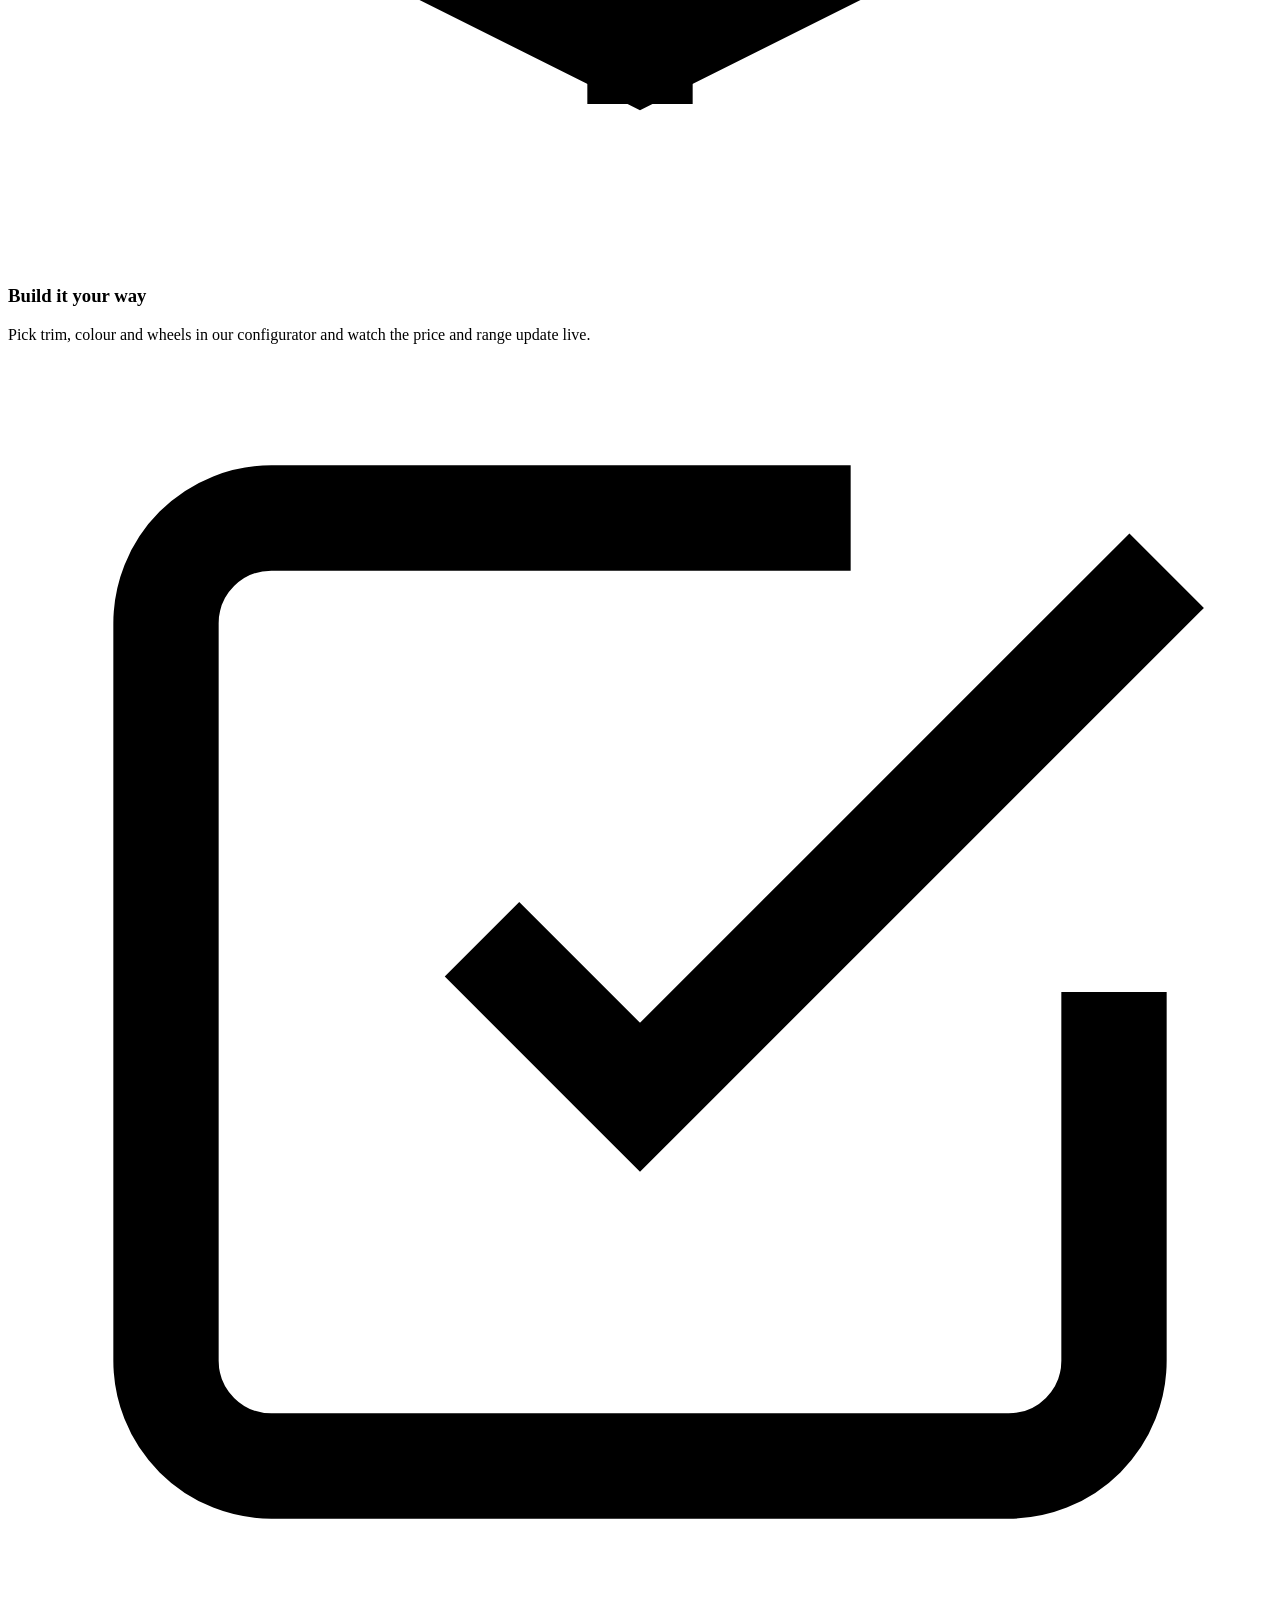
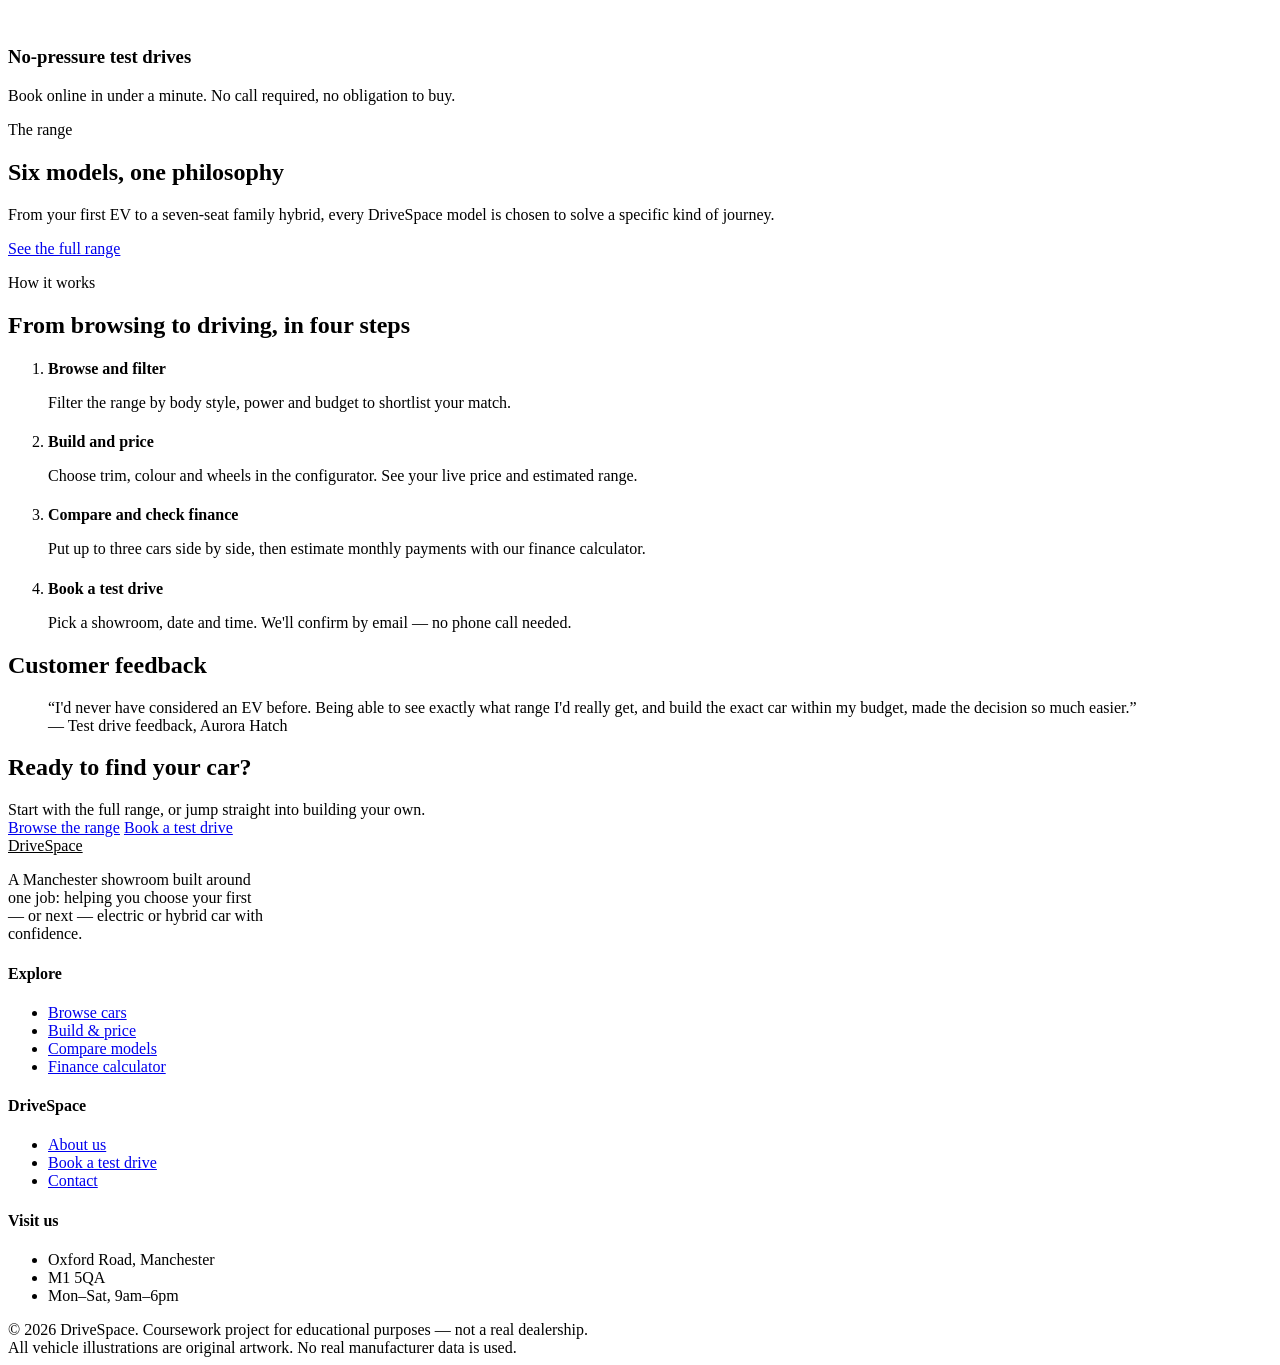
==== commit 6e23f2c8: "g" ====
--- a/index.html
+++ b/index.html
@@ -16,8 +16,8 @@
 <link rel="preconnect" href="https://fonts.gstatic.com" crossorigin>
 <link href="https://fonts.googleapis.com/css2?family=Fraunces:opsz,wght@9..144,500;9..144,600;9..144,700&family=Inter:wght@400;500;600;700&family=JetBrains+Mono:wght@400;500;700&display=swap" rel="stylesheet">
 
-<link rel="stylesheet" href="css/base.css">
-<link rel="stylesheet" href="css/components.css">
+<link rel="stylesheet" href="../Unit15-WebDevelopment-Agagadaniel2/css/base.css">
+<link rel="stylesheet" href="../Unit15-WebDevelopment-Agagadaniel2/css/components.css">
 </head>
 <body>
 <a class="skip-link" href="#main">Skip to main content</a>
@@ -28,12 +28,12 @@
     <nav class="main-nav" id="primary-navigation" aria-label="Primary">
       <ul>
         <li><a href="index.html">Home</a></li>
-        <li><a href="catalogue.html">Browse Cars</a></li>
-        <li><a href="configurator.html">Build & Price</a></li>
-        <li><a href="compare.html">Compare</a></li>
-        <li><a href="finance.html">Finance</a></li>
-        <li><a href="booking.html">Book a Test Drive</a></li>
-        <li><a href="about.html">About</a></li>
+        <li><a href="pages/catalogue.html">Browse Cars</a></li>
+        <li><a href="pages/configurator.html">Build & Price</a></li>
+        <li><a href="pages/compare.html">Compare</a></li>
+        <li><a href="pages/finance.html">Finance</a></li>
+        <li><a href="pages/booking.html">Book a Test Drive</a></li>
+        <li><a href="pages/about.html">About</a></li>
       </ul>
     </nav>
     <div class="nav-actions">
@@ -208,8 +208,8 @@
   </div>
 </footer>
 
-<script src="js/data.js"></script>
-<script src="js/main.js"></script>
+<script src="../Unit15-WebDevelopment-Agagadaniel2/js/data.js"></script>
+<script src="../Unit15-WebDevelopment-Agagadaniel2/js/main.js"></script>
 <script>
   // Render a 3-up preview of the range on the homepage
   document.addEventListener("DOMContentLoaded", () => {
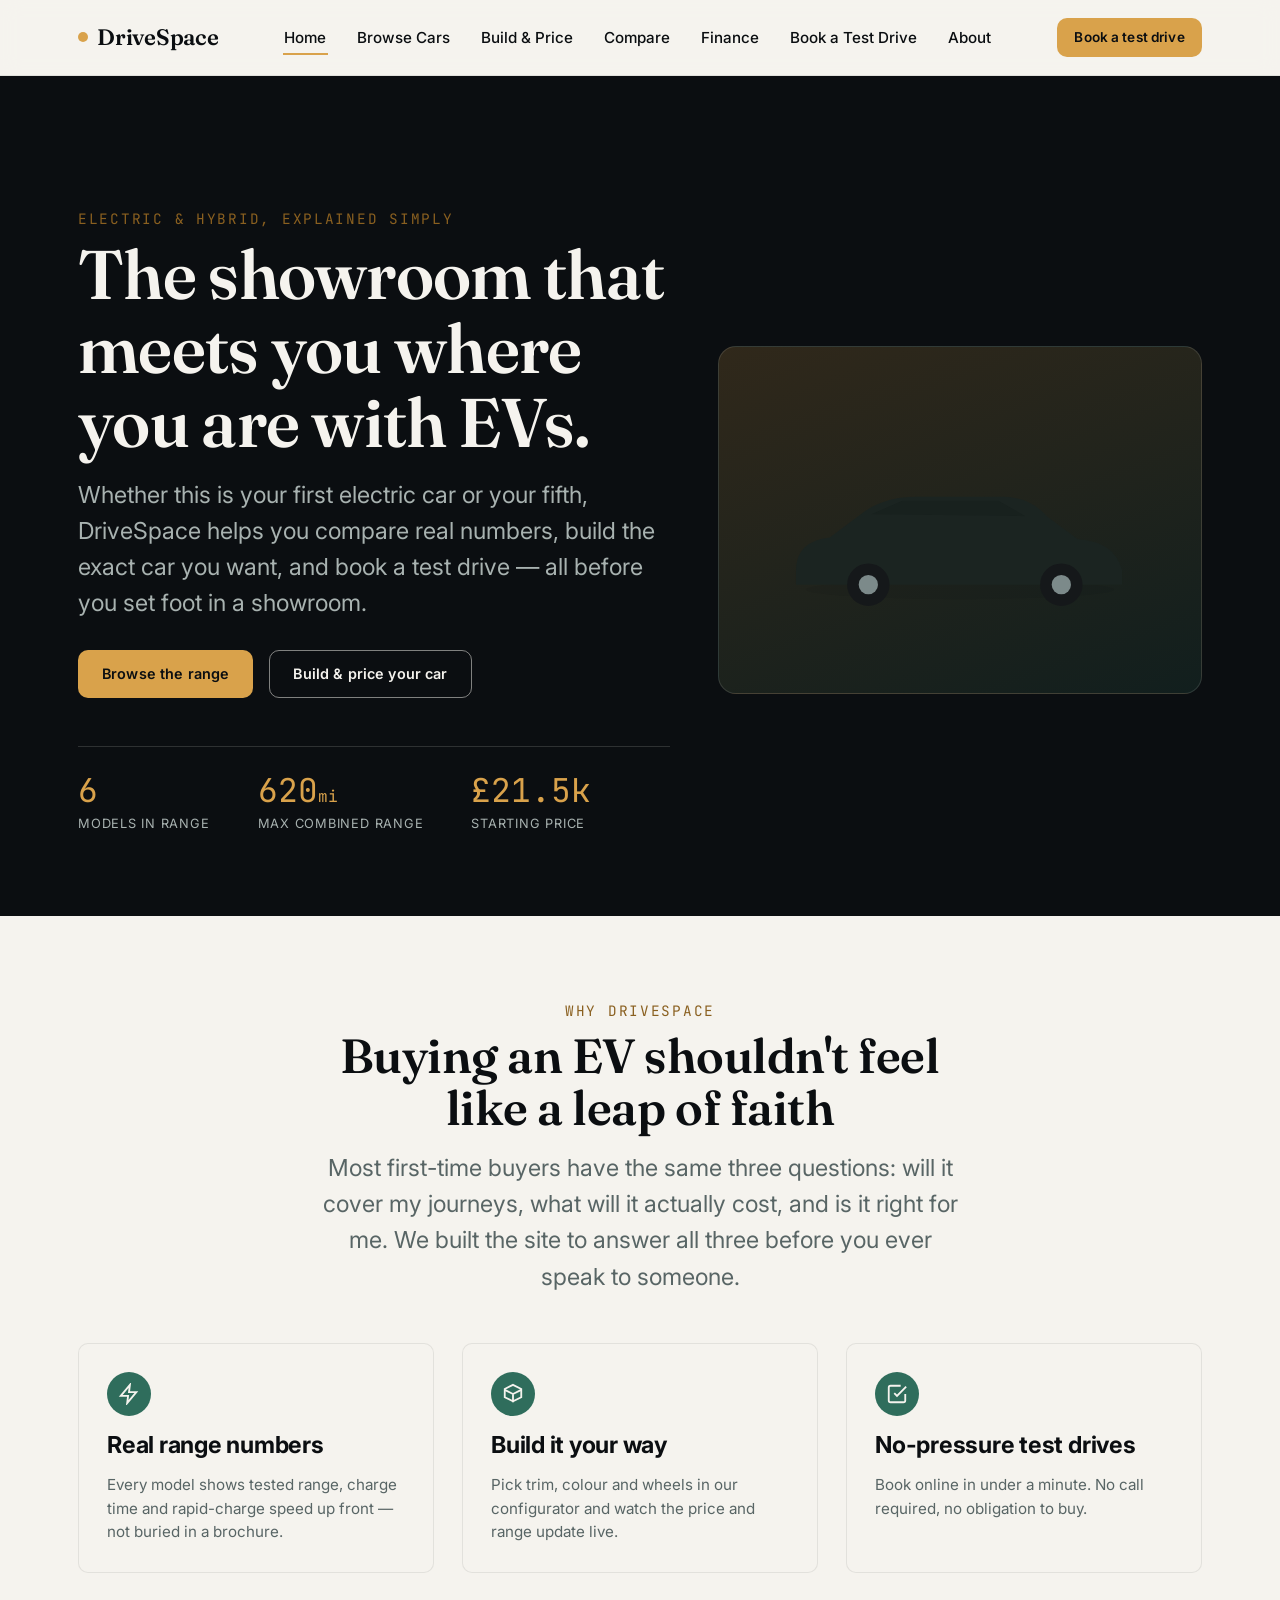
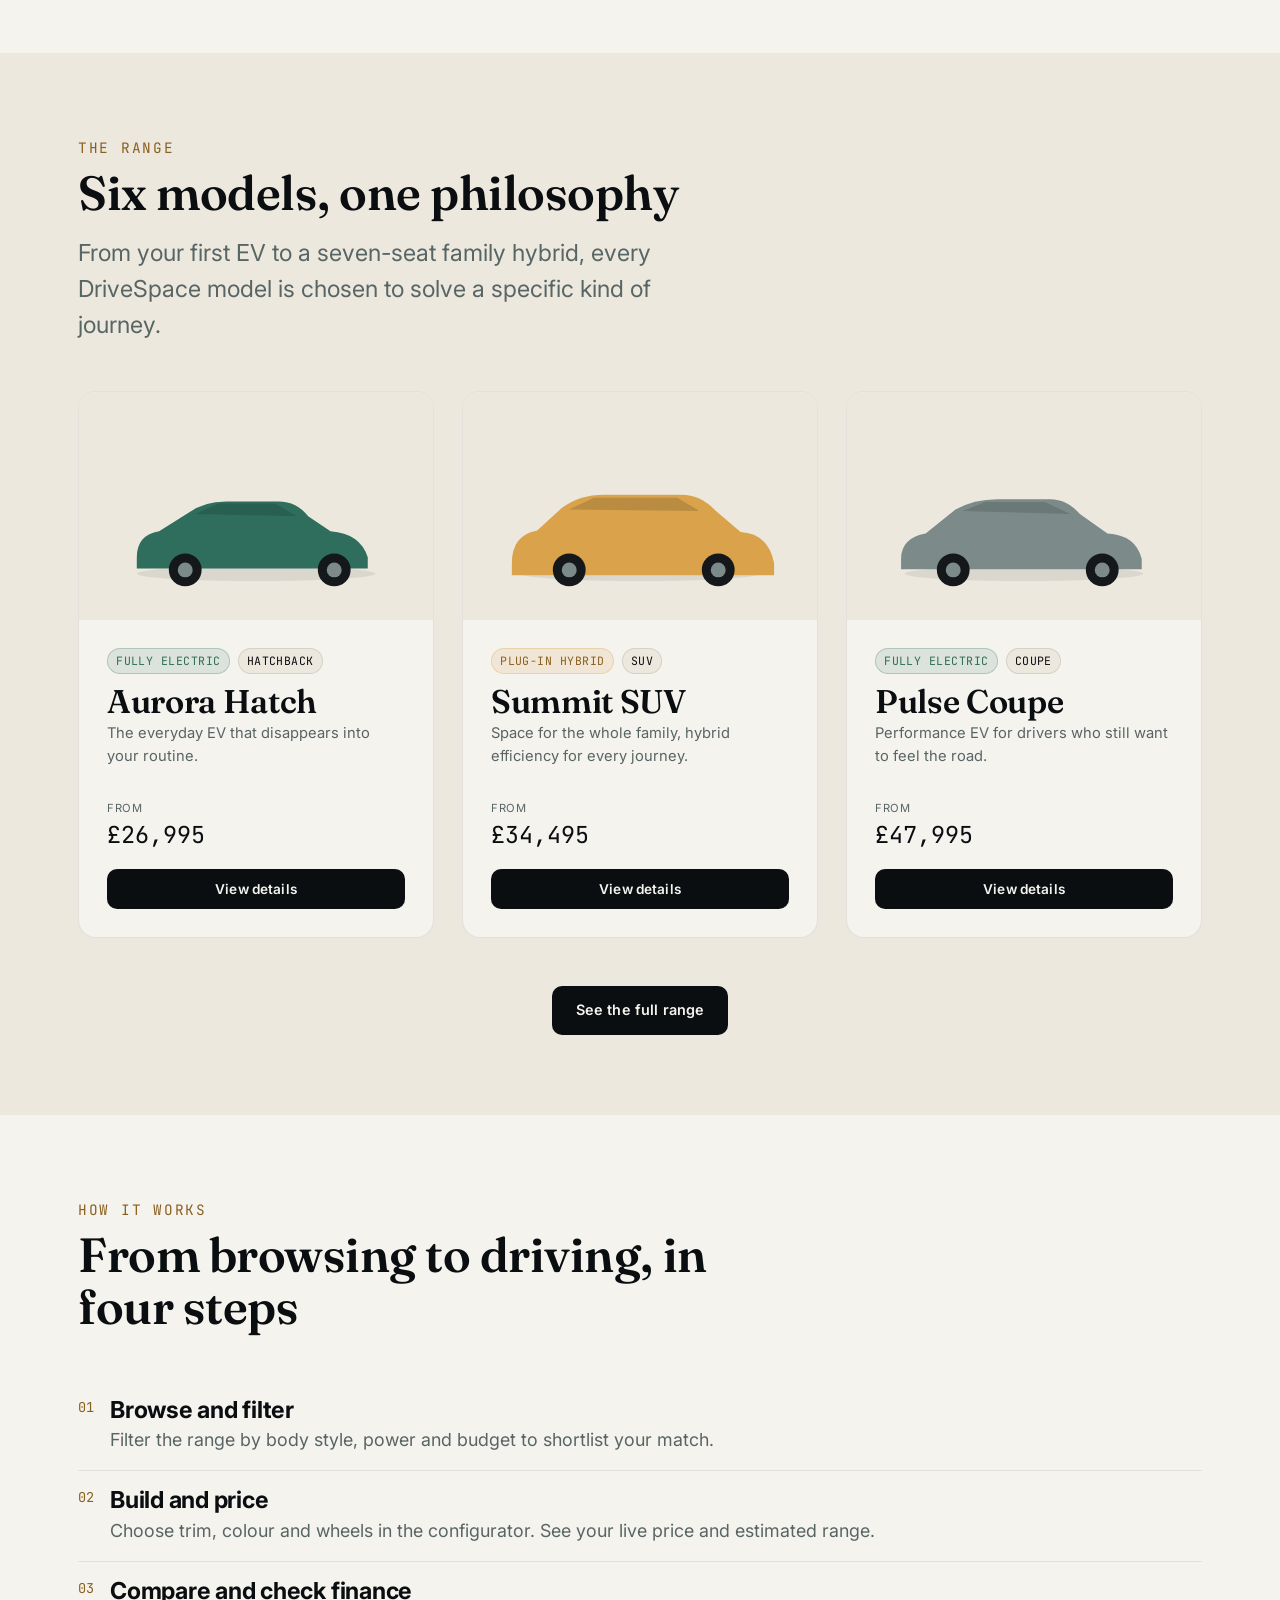
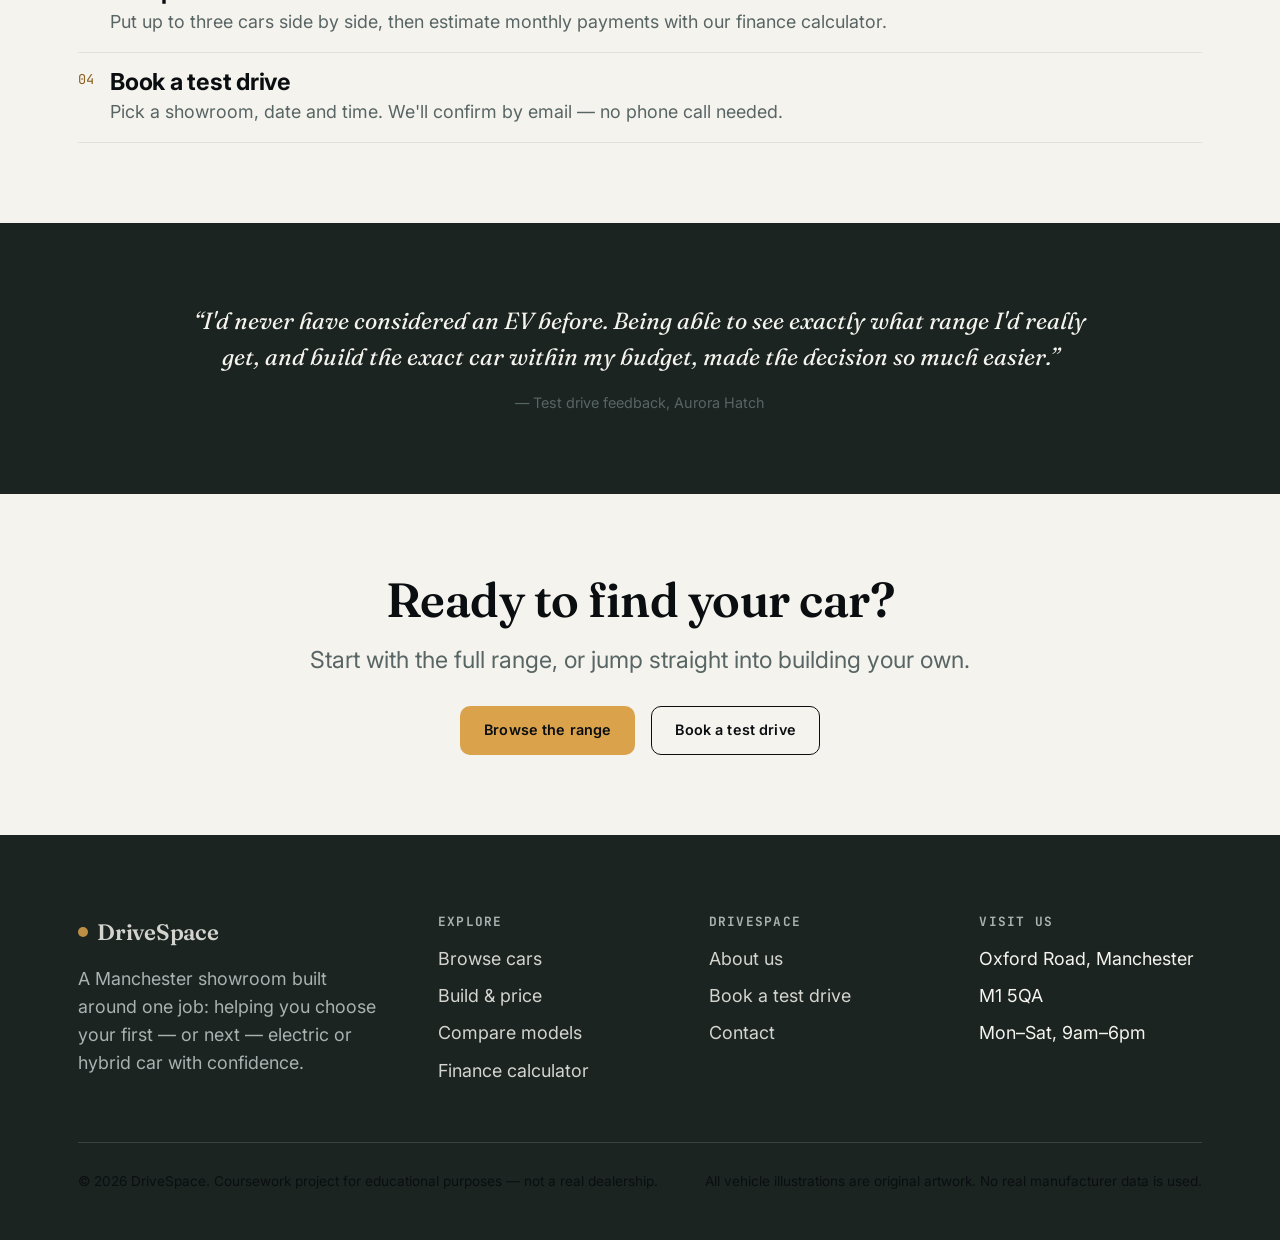
==== commit 8352874d: "Update stylesheet and script paths in index.html" ====
--- a/index.html
+++ b/index.html
@@ -16,8 +16,8 @@
 <link rel="preconnect" href="https://fonts.gstatic.com" crossorigin>
 <link href="https://fonts.googleapis.com/css2?family=Fraunces:opsz,wght@9..144,500;9..144,600;9..144,700&family=Inter:wght@400;500;600;700&family=JetBrains+Mono:wght@400;500;700&display=swap" rel="stylesheet">
 
-<link rel="stylesheet" href="../Unit15-WebDevelopment-Agagadaniel2/css/base.css">
-<link rel="stylesheet" href="../Unit15-WebDevelopment-Agagadaniel2/css/components.css">
+<link rel="stylesheet" href="css/base.css">
+<link rel="stylesheet" href="css/components.css">
 </head>
 <body>
 <a class="skip-link" href="#main">Skip to main content</a>
@@ -28,12 +28,12 @@
     <nav class="main-nav" id="primary-navigation" aria-label="Primary">
       <ul>
         <li><a href="index.html">Home</a></li>
-        <li><a href="pages/catalogue.html">Browse Cars</a></li>
-        <li><a href="pages/configurator.html">Build & Price</a></li>
-        <li><a href="pages/compare.html">Compare</a></li>
-        <li><a href="pages/finance.html">Finance</a></li>
-        <li><a href="pages/booking.html">Book a Test Drive</a></li>
-        <li><a href="pages/about.html">About</a></li>
+        <li><a href="catalogue.html">Browse Cars</a></li>
+        <li><a href="configurator.html">Build & Price</a></li>
+        <li><a href="compare.html">Compare</a></li>
+        <li><a href="finance.html">Finance</a></li>
+        <li><a href="booking.html">Book a Test Drive</a></li>
+        <li><a href="about.html">About</a></li>
       </ul>
     </nav>
     <div class="nav-actions">
@@ -208,8 +208,8 @@
   </div>
 </footer>
 
-<script src="../Unit15-WebDevelopment-Agagadaniel2/js/data.js"></script>
-<script src="../Unit15-WebDevelopment-Agagadaniel2/js/main.js"></script>
+<script src="js/data.js"></script>
+<script src="js/main.js"></script>
 <script>
   // Render a 3-up preview of the range on the homepage
   document.addEventListener("DOMContentLoaded", () => {
@@ -236,3 +236,5 @@
 </script>
 </body>
 </html>
+
+
--- a/css/base.css
+++ b/css/base.css
@@ -0,0 +1,314 @@
+/* ==========================================================================
+   DriveSpace — Design tokens & base styles
+   ========================================================================== */
+
+:root {
+  /* Colour */
+  --ink: #0B0E11;
+  --ink-deep: #1B2421;
+  --paper: #F5F3EE;
+  --paper-soft: #ECE8DE;
+  --eucalyptus: #2F6D5C;
+  --eucalyptus-light: #4A8B77;
+  --brass: #D9A24B;
+  --brass-deep: #8A6020;
+  --sage: #586565;
+  --sage-light: #A8B2B0;
+  --error: #B3493A;
+  --success: #2F6D5C;
+
+  /* Type */
+  --font-display: "Fraunces", Georgia, serif;
+  --font-body: "Inter", -apple-system, BlinkMacSystemFont, sans-serif;
+  --font-mono: "JetBrains Mono", "Courier New", monospace;
+
+  /* Scale */
+  --step--1: clamp(0.81rem, 0.78rem + 0.15vw, 0.9rem);
+  --step-0: clamp(1rem, 0.96rem + 0.2vw, 1.125rem);
+  --step-1: clamp(1.25rem, 1.18rem + 0.35vw, 1.5rem);
+  --step-2: clamp(1.6rem, 1.45rem + 0.75vw, 2.1rem);
+  --step-3: clamp(2.1rem, 1.8rem + 1.5vw, 3.2rem);
+  --step-4: clamp(2.8rem, 2.3rem + 2.5vw, 4.6rem);
+
+  /* Spacing */
+  --space-xs: 0.5rem;
+  --space-sm: 1rem;
+  --space-md: 1.75rem;
+  --space-lg: 3rem;
+  --space-xl: 5rem;
+  --space-2xl: 8rem;
+
+  /* Layout */
+  --container: 1180px;
+  --radius-sm: 4px;
+  --radius-md: 10px;
+  --radius-lg: 18px;
+
+  --shadow-sm: 0 2px 8px rgba(11, 14, 17, 0.06);
+  --shadow-md: 0 8px 28px rgba(11, 14, 17, 0.12);
+  --shadow-lg: 0 18px 48px rgba(11, 14, 17, 0.18);
+
+  --ease: cubic-bezier(0.22, 1, 0.36, 1);
+}
+
+* { box-sizing: border-box; }
+html { scroll-behavior: smooth; }
+
+@media (prefers-reduced-motion: reduce) {
+  html { scroll-behavior: auto; }
+  *, *::before, *::after {
+    animation-duration: 0.01ms !important;
+    animation-iteration-count: 1 !important;
+    transition-duration: 0.01ms !important;
+    scroll-behavior: auto !important;
+  }
+}
+
+body {
+  margin: 0;
+  font-family: var(--font-body);
+  font-size: var(--step-0);
+  color: var(--ink);
+  background: var(--paper);
+  line-height: 1.55;
+  -webkit-font-smoothing: antialiased;
+}
+
+img, svg { max-width: 100%; display: block; }
+
+h1, h2, h3, h4 {
+  font-family: var(--font-display);
+  font-weight: 600;
+  line-height: 1.08;
+  margin: 0 0 var(--space-sm);
+  letter-spacing: -0.01em;
+}
+
+h1 { font-size: var(--step-4); }
+h2 { font-size: var(--step-3); }
+h3 { font-size: var(--step-2); }
+h4 { font-size: var(--step-1); font-family: var(--font-body); font-weight: 700; }
+
+p { margin: 0 0 var(--space-sm); color: var(--ink); }
+.lede { font-size: var(--step-1); color: var(--sage); max-width: 56ch; }
+
+a { color: var(--eucalyptus); }
+
+.eyebrow {
+  font-family: var(--font-mono);
+  font-size: var(--step--1);
+  letter-spacing: 0.12em;
+  text-transform: uppercase;
+  color: var(--brass-deep);
+  display: inline-flex;
+  align-items: center;
+  gap: 0.5em;
+  margin-bottom: var(--space-xs);
+}
+
+.container {
+  max-width: var(--container);
+  margin: 0 auto;
+  padding: 0 var(--space-md);
+}
+
+section { padding: var(--space-xl) 0; }
+
+/* Buttons */
+.btn {
+  display: inline-flex;
+  align-items: center;
+  justify-content: center;
+  gap: 0.5em;
+  font-family: var(--font-body);
+  font-weight: 600;
+  font-size: var(--step--1);
+  letter-spacing: 0.01em;
+  padding: 0.85em 1.6em;
+  border-radius: var(--radius-md);
+  border: 1.5px solid transparent;
+  cursor: pointer;
+  text-decoration: none;
+  transition: transform 0.25s var(--ease), box-shadow 0.25s var(--ease), background 0.2s, color 0.2s, border-color 0.2s;
+  white-space: nowrap;
+}
+.btn:focus-visible {
+  outline: 3px solid var(--brass);
+  outline-offset: 2px;
+}
+.btn-primary {
+  background: var(--ink);
+  color: var(--paper);
+}
+.btn-primary:hover { background: var(--ink-deep); transform: translateY(-2px); box-shadow: var(--shadow-md); }
+.btn-accent {
+  background: var(--brass);
+  color: var(--ink);
+}
+.btn-accent:hover { background: var(--brass-deep); transform: translateY(-2px); box-shadow: var(--shadow-md); }
+.btn-ghost {
+  background: transparent;
+  color: var(--ink);
+  border-color: var(--ink);
+}
+.btn-ghost:hover { background: var(--ink); color: var(--paper); }
+.btn-ghost-light {
+  background: transparent;
+  color: var(--paper);
+  border-color: rgba(245,243,238,0.5);
+}
+.btn-ghost-light:hover { background: var(--paper); color: var(--ink); }
+.btn-sm { padding: 0.6em 1.2em; font-size: 0.85rem; }
+.btn-block { width: 100%; }
+.btn[disabled] { opacity: 0.45; cursor: not-allowed; pointer-events: none; }
+
+/* Skip link */
+.skip-link {
+  position: absolute;
+  left: -9999px;
+  top: 0;
+  background: var(--ink);
+  color: var(--paper);
+  padding: 1em 1.5em;
+  z-index: 200;
+  border-radius: 0 0 var(--radius-sm) 0;
+}
+.skip-link:focus {
+  left: 0;
+}
+
+/* Header / Nav */
+.site-header {
+  position: sticky;
+  top: 0;
+  z-index: 100;
+  background: rgba(245, 243, 238, 0.92);
+  backdrop-filter: blur(10px);
+  border-bottom: 1px solid rgba(11,14,17,0.08);
+}
+.site-header .container {
+  display: flex;
+  align-items: center;
+  justify-content: space-between;
+  padding-top: 1.1rem;
+  padding-bottom: 1.1rem;
+}
+.brand {
+  font-family: var(--font-display);
+  font-weight: 600;
+  font-size: 1.4rem;
+  color: var(--ink);
+  text-decoration: none;
+  letter-spacing: -0.01em;
+  display: flex;
+  align-items: center;
+  gap: 0.4em;
+}
+.brand-mark {
+  width: 10px; height: 10px;
+  border-radius: 50%;
+  background: var(--brass);
+  display: inline-block;
+}
+.main-nav ul {
+  display: flex;
+  gap: var(--space-md);
+  list-style: none;
+  margin: 0; padding: 0;
+}
+.main-nav a {
+  text-decoration: none;
+  color: var(--ink);
+  font-size: 0.95rem;
+  font-weight: 500;
+  padding: 0.4em 0.1em;
+  border-bottom: 2px solid transparent;
+  transition: border-color 0.2s, color 0.2s;
+}
+.main-nav a:hover, .main-nav a[aria-current="page"] {
+  border-color: var(--brass);
+}
+.nav-actions { display: flex; align-items: center; gap: var(--space-sm); }
+.nav-toggle {
+  display: none;
+  background: none;
+  border: none;
+  cursor: pointer;
+  padding: 0.5rem;
+}
+.nav-toggle svg { width: 26px; height: 26px; }
+
+@media (max-width: 860px) {
+  .main-nav {
+    position: fixed;
+    inset: 0 0 0 30%;
+    background: var(--ink);
+    transform: translateX(100%);
+    transition: transform 0.35s var(--ease);
+    padding: 6rem 2rem 2rem;
+    z-index: 99;
+  }
+  .main-nav.open { transform: translateX(0); }
+  .main-nav ul { flex-direction: column; gap: 1.6rem; }
+  .main-nav a { color: var(--paper); font-size: 1.2rem; }
+  .nav-toggle { display: inline-flex; z-index: 101; }
+  .nav-actions .btn-accent { display: none; }
+}
+
+/* Footer */
+.site-footer {
+  background: var(--ink-deep);
+  color: var(--paper);
+  padding: var(--space-xl) 0 var(--space-lg);
+}
+.site-footer a { color: var(--paper); }
+.footer-grid {
+  display: grid;
+  grid-template-columns: 1.4fr 1fr 1fr 1fr;
+  gap: var(--space-lg);
+  margin-bottom: var(--space-lg);
+}
+.footer-grid h4 {
+  font-family: var(--font-mono);
+  font-size: 0.8rem;
+  text-transform: uppercase;
+  letter-spacing: 0.1em;
+  color: var(--sage-light);
+  margin-bottom: 1rem;
+}
+.footer-grid ul { list-style: none; margin: 0; padding: 0; }
+.footer-grid li { margin-bottom: 0.6rem; }
+.footer-grid a { text-decoration: none; opacity: 0.85; }
+.footer-grid a:hover { opacity: 1; text-decoration: underline; }
+.footer-bottom {
+  border-top: 1px solid rgba(245,243,238,0.15);
+  padding-top: var(--space-md);
+  display: flex;
+  justify-content: space-between;
+  flex-wrap: wrap;
+  gap: 1rem;
+  font-size: 0.85rem;
+  color: var(--sage-light);
+}
+@media (max-width: 760px) {
+  .footer-grid { grid-template-columns: 1fr 1fr; }
+}
+
+/* Utility */
+.visually-hidden {
+  position: absolute;
+  width: 1px; height: 1px;
+  overflow: hidden;
+  clip: rect(0 0 0 0);
+  white-space: nowrap;
+}
+.text-center { text-align: center; }
+.mt-0 { margin-top: 0; }
+.section-head { max-width: 640px; margin-bottom: var(--space-lg); }
+.section-head.center { margin-left: auto; margin-right: auto; text-align: center; }
+
+/* Focus visibility everywhere */
+a:focus-visible, button:focus-visible, input:focus-visible, select:focus-visible, textarea:focus-visible {
+  outline: 3px solid var(--brass);
+  outline-offset: 2px;
+}
--- a/css/components.css
+++ b/css/components.css
@@ -0,0 +1,527 @@
+/* ==========================================================================
+   DriveSpace — Components
+   ========================================================================== */
+
+/* ---- Hero ---- */
+.hero {
+  background: var(--ink);
+  color: var(--paper);
+  padding: var(--space-2xl) 0 var(--space-xl);
+  position: relative;
+  overflow: hidden;
+}
+.hero .container {
+  display: grid;
+  grid-template-columns: 1.1fr 0.9fr;
+  gap: var(--space-lg);
+  align-items: center;
+}
+.hero h1 { color: var(--paper); }
+.hero .lede { color: var(--sage-light); }
+.hero-cta { display: flex; gap: 1rem; margin-top: var(--space-md); flex-wrap: wrap; }
+.hero-visual {
+  background: linear-gradient(160deg, rgba(217,162,75,0.18), rgba(47,109,92,0.18));
+  border-radius: var(--radius-lg);
+  padding: var(--space-lg);
+  border: 1px solid rgba(245,243,238,0.12);
+}
+.hero-visual svg { filter: drop-shadow(0 20px 40px rgba(0,0,0,0.35)); }
+.hero-stats {
+  display: flex;
+  gap: var(--space-lg);
+  margin-top: var(--space-lg);
+  padding-top: var(--space-md);
+  border-top: 1px solid rgba(245,243,238,0.15);
+}
+.stat .value {
+  font-family: var(--font-mono);
+  font-size: var(--step-2);
+  color: var(--brass);
+  display: block;
+  line-height: 1;
+}
+.stat .label {
+  font-size: 0.8rem;
+  color: var(--sage-light);
+  text-transform: uppercase;
+  letter-spacing: 0.06em;
+}
+
+@media (max-width: 900px) {
+  .hero .container { grid-template-columns: 1fr; }
+  .hero-visual { order: -1; }
+}
+
+/* ---- Section variants ---- */
+.section-alt { background: var(--paper-soft); }
+.section-dark { background: var(--ink-deep); color: var(--paper); }
+.section-dark h2, .section-dark h3 { color: var(--paper); }
+.section-dark .lede { color: var(--sage-light); }
+
+/* ---- Cards grid (homepage range preview / why-us) ---- */
+.grid-3 {
+  display: grid;
+  grid-template-columns: repeat(3, 1fr);
+  gap: var(--space-md);
+}
+.grid-4 {
+  display: grid;
+  grid-template-columns: repeat(4, 1fr);
+  gap: var(--space-sm);
+}
+@media (max-width: 900px) {
+  .grid-3 { grid-template-columns: 1fr 1fr; }
+  .grid-4 { grid-template-columns: 1fr 1fr; }
+}
+@media (max-width: 600px) {
+  .grid-3, .grid-4 { grid-template-columns: 1fr; }
+}
+
+.feature-card {
+  background: var(--paper);
+  border: 1px solid rgba(11,14,17,0.08);
+  border-radius: var(--radius-md);
+  padding: var(--space-md);
+}
+.feature-card .icon {
+  width: 44px; height: 44px;
+  border-radius: 50%;
+  background: var(--eucalyptus);
+  color: var(--paper);
+  display: flex; align-items: center; justify-content: center;
+  margin-bottom: var(--space-sm);
+}
+.feature-card .icon svg { width: 22px; height: 22px; }
+.feature-card h3 { font-size: var(--step-1); font-family: var(--font-body); font-weight: 700; }
+.feature-card p { color: var(--sage); margin-bottom: 0; font-size: 0.95rem; }
+
+/* ---- Vehicle card (catalogue) ---- */
+.vehicle-card {
+  background: var(--paper);
+  border: 1px solid rgba(11,14,17,0.08);
+  border-radius: var(--radius-lg);
+  overflow: hidden;
+  display: flex;
+  flex-direction: column;
+  transition: transform 0.25s var(--ease), box-shadow 0.25s var(--ease);
+}
+.vehicle-card:hover { transform: translateY(-4px); box-shadow: var(--shadow-md); }
+.vehicle-card .thumb {
+  background: var(--paper-soft);
+  padding: var(--space-md) var(--space-md) 0;
+}
+.vehicle-card .body { padding: var(--space-md); flex: 1; display: flex; flex-direction: column; }
+.vehicle-card .tag-row { display: flex; gap: 0.5rem; margin-bottom: 0.6rem; flex-wrap: wrap; }
+.pill {
+  font-family: var(--font-mono);
+  font-size: 0.72rem;
+  text-transform: uppercase;
+  letter-spacing: 0.04em;
+  padding: 0.25em 0.7em;
+  border-radius: 999px;
+  background: var(--paper-soft);
+  color: var(--ink);
+  border: 1px solid rgba(11,14,17,0.1);
+}
+.pill-ev { background: rgba(47,109,92,0.12); color: var(--eucalyptus); border-color: rgba(47,109,92,0.25); }
+.pill-hybrid { background: rgba(217,162,75,0.15); color: var(--brass-deep); border-color: rgba(217,162,75,0.3); }
+.vehicle-card h3 { margin-bottom: 0.2rem; }
+.vehicle-card .tagline { color: var(--sage); font-size: 0.92rem; margin-bottom: var(--space-sm); }
+.spec-row {
+  display: flex;
+  justify-content: space-between;
+  font-family: var(--font-mono);
+  font-size: 0.85rem;
+  padding: 0.5em 0;
+  border-top: 1px dashed rgba(11,14,17,0.12);
+}
+.spec-row span:first-child { color: var(--sage); }
+.vehicle-card .price {
+  font-family: var(--font-mono);
+  font-size: var(--step-1);
+  margin: var(--space-sm) 0;
+}
+.vehicle-card .price .from { font-size: 0.7rem; color: var(--sage); font-family: var(--font-body); display: block; text-transform: uppercase; letter-spacing: 0.06em; }
+.vehicle-card .actions { margin-top: auto; display: flex; gap: 0.6rem; }
+
+/* ---- Filter bar ---- */
+.filter-bar {
+  background: var(--paper-soft);
+  border-radius: var(--radius-lg);
+  padding: var(--space-md);
+  margin-bottom: var(--space-lg);
+  display: grid;
+  grid-template-columns: repeat(5, 1fr);
+  gap: var(--space-sm);
+  align-items: end;
+}
+.filter-field label {
+  display: block;
+  font-family: var(--font-mono);
+  font-size: 0.72rem;
+  text-transform: uppercase;
+  letter-spacing: 0.06em;
+  color: var(--sage);
+  margin-bottom: 0.4em;
+}
+.filter-field select,
+.filter-field input[type="text"] {
+  width: 100%;
+}
+.results-count {
+  font-family: var(--font-mono);
+  font-size: 0.85rem;
+  color: var(--sage);
+  margin-bottom: var(--space-sm);
+}
+@media (max-width: 980px) {
+  .filter-bar { grid-template-columns: 1fr 1fr; }
+}
+@media (max-width: 560px) {
+  .filter-bar { grid-template-columns: 1fr; }
+}
+
+/* ---- Form controls (general) ---- */
+input, select, textarea {
+  font-family: var(--font-body);
+  font-size: 0.95rem;
+  padding: 0.7em 0.9em;
+  border-radius: var(--radius-sm);
+  border: 1.5px solid rgba(11,14,17,0.18);
+  background: var(--paper);
+  color: var(--ink);
+}
+input:focus, select:focus, textarea:focus {
+  border-color: var(--eucalyptus);
+}
+label { font-weight: 600; font-size: 0.9rem; display: block; margin-bottom: 0.4em; }
+.field { margin-bottom: var(--space-sm); }
+.field-row { display: grid; grid-template-columns: 1fr 1fr; gap: var(--space-sm); }
+.field-hint { font-size: 0.8rem; color: var(--sage); margin-top: 0.3em; }
+.field-error { font-size: 0.8rem; color: var(--error); margin-top: 0.3em; display: none; }
+.field.invalid input, .field.invalid select, .field.invalid textarea { border-color: var(--error); }
+.field.invalid .field-error { display: block; }
+fieldset { border: none; padding: 0; margin: 0 0 var(--space-sm); }
+legend { font-weight: 700; padding: 0; margin-bottom: 0.6em; }
+.radio-grid, .checkbox-grid { display: flex; flex-direction: column; gap: 0.6rem; }
+.radio-option, .checkbox-option {
+  display: flex; align-items: center; gap: 0.6rem;
+  font-weight: 400; font-size: 0.95rem;
+}
+.radio-option input, .checkbox-option input { width: auto; padding: 0; }
+
+/* ---- Breadcrumb ---- */
+.breadcrumb {
+  font-family: var(--font-mono);
+  font-size: 0.8rem;
+  color: var(--sage);
+  padding: var(--space-sm) 0 0;
+}
+.breadcrumb a { color: var(--sage); }
+.breadcrumb a:hover { color: var(--eucalyptus); }
+
+/* ---- Vehicle detail page ---- */
+.detail-hero {
+  display: grid;
+  grid-template-columns: 1fr 1fr;
+  gap: var(--space-lg);
+  align-items: center;
+  padding: var(--space-lg) 0 var(--space-xl);
+}
+.detail-visual {
+  background: var(--paper-soft);
+  border-radius: var(--radius-lg);
+  padding: var(--space-lg);
+}
+.detail-price-box {
+  background: var(--ink);
+  color: var(--paper);
+  border-radius: var(--radius-lg);
+  padding: var(--space-md);
+  margin-top: var(--space-md);
+}
+.detail-price-box .from { font-size: 0.75rem; text-transform: uppercase; letter-spacing: 0.08em; color: var(--sage-light); }
+.detail-price-box .amount { font-family: var(--font-mono); font-size: var(--step-3); color: var(--brass); }
+.detail-price-box .pcp { font-size: 0.85rem; color: var(--sage-light); margin-top: 0.4rem; }
+.detail-cta { display: flex; gap: 0.8rem; margin-top: var(--space-md); flex-wrap: wrap; }
+
+.spec-table {
+  width: 100%;
+  border-collapse: collapse;
+  font-family: var(--font-mono);
+  font-size: 0.92rem;
+}
+.spec-table th, .spec-table td {
+  text-align: left;
+  padding: 0.85em 0.5em;
+  border-bottom: 1px solid rgba(11,14,17,0.1);
+}
+.spec-table th { color: var(--sage); font-weight: 500; width: 45%; }
+
+.best-for-list { list-style: none; padding: 0; margin: 0; }
+.best-for-list li {
+  display: flex;
+  align-items: flex-start;
+  gap: 0.6rem;
+  margin-bottom: 0.6rem;
+  font-size: 0.95rem;
+}
+.best-for-list svg { flex-shrink: 0; margin-top: 0.2em; color: var(--eucalyptus); width: 18px; height: 18px; }
+
+@media (max-width: 900px) {
+  .detail-hero { grid-template-columns: 1fr; }
+}
+
+/* ---- Configurator ---- */
+.configurator {
+  display: grid;
+  grid-template-columns: 1fr 380px;
+  gap: var(--space-lg);
+  align-items: start;
+}
+.config-step {
+  background: var(--paper);
+  border: 1px solid rgba(11,14,17,0.08);
+  border-radius: var(--radius-lg);
+  padding: var(--space-md);
+  margin-bottom: var(--space-md);
+}
+.config-step h3 { display: flex; align-items: center; gap: 0.6rem; font-size: var(--step-1); }
+.config-step .step-num {
+  font-family: var(--font-mono);
+  background: var(--ink);
+  color: var(--paper);
+  width: 28px; height: 28px;
+  border-radius: 50%;
+  display: inline-flex; align-items: center; justify-content: center;
+  font-size: 0.85rem;
+  flex-shrink: 0;
+}
+.option-grid {
+  display: grid;
+  grid-template-columns: repeat(3, 1fr);
+  gap: 0.8rem;
+}
+.option-card {
+  border: 1.5px solid rgba(11,14,17,0.14);
+  border-radius: var(--radius-md);
+  padding: 0.9rem;
+  cursor: pointer;
+  background: var(--paper);
+  text-align: left;
+  transition: border-color 0.2s, background 0.2s;
+}
+.option-card:hover { border-color: var(--eucalyptus); }
+.option-card.selected {
+  border-color: var(--eucalyptus);
+  background: rgba(47,109,92,0.07);
+}
+.option-card .name { font-weight: 700; font-size: 0.92rem; }
+.option-card .add { font-family: var(--font-mono); font-size: 0.8rem; color: var(--sage); display: block; margin-top: 0.2em; }
+.option-card .blurb { font-size: 0.82rem; color: var(--sage); margin-top: 0.3em; }
+.swatch {
+  width: 28px; height: 28px;
+  border-radius: 50%;
+  border: 2px solid rgba(11,14,17,0.15);
+  margin-bottom: 0.5em;
+}
+
+.config-summary {
+  background: var(--ink);
+  color: var(--paper);
+  border-radius: var(--radius-lg);
+  padding: var(--space-md);
+  position: sticky;
+  top: 100px;
+}
+.config-summary h3 { color: var(--paper); font-size: var(--step-1); }
+.summary-line {
+  display: flex;
+  justify-content: space-between;
+  font-size: 0.88rem;
+  padding: 0.55em 0;
+  border-bottom: 1px solid rgba(245,243,238,0.12);
+  gap: 0.5rem;
+}
+.summary-line span:last-child { font-family: var(--font-mono); text-align: right; }
+.summary-total {
+  display: flex;
+  justify-content: space-between;
+  align-items: baseline;
+  margin-top: 0.8rem;
+  padding-top: 0.8rem;
+  border-top: 1px solid rgba(245,243,238,0.2);
+}
+.summary-total .amount { font-family: var(--font-mono); font-size: var(--step-2); color: var(--brass); }
+
+.range-readout {
+  margin-top: var(--space-sm);
+  background: rgba(217,162,75,0.1);
+  border: 1px solid rgba(217,162,75,0.3);
+  border-radius: var(--radius-md);
+  padding: 0.8rem;
+}
+.range-readout .rr-label { font-family: var(--font-mono); font-size: 0.7rem; text-transform: uppercase; letter-spacing: 0.06em; color: var(--brass); }
+.range-readout .rr-value { font-family: var(--font-mono); font-size: var(--step-1); color: var(--paper); }
+
+@media (max-width: 980px) {
+  .configurator { grid-template-columns: 1fr; }
+  .config-summary { position: static; }
+  .option-grid { grid-template-columns: 1fr 1fr; }
+}
+@media (max-width: 560px) {
+  .option-grid { grid-template-columns: 1fr; }
+}
+
+/* ---- Comparison tool ---- */
+.compare-picker {
+  display: grid;
+  grid-template-columns: repeat(3, 1fr);
+  gap: var(--space-sm);
+  margin-bottom: var(--space-lg);
+}
+.compare-table-wrap { overflow-x: auto; }
+.compare-table {
+  width: 100%;
+  border-collapse: collapse;
+  min-width: 640px;
+}
+.compare-table th, .compare-table td {
+  padding: 0.9em 1em;
+  border-bottom: 1px solid rgba(11,14,17,0.1);
+  text-align: left;
+  vertical-align: top;
+}
+.compare-table thead th {
+  font-family: var(--font-display);
+  font-size: 1.1rem;
+  background: var(--paper-soft);
+}
+.compare-table tbody th {
+  font-family: var(--font-mono);
+  font-size: 0.82rem;
+  color: var(--sage);
+  text-transform: uppercase;
+  letter-spacing: 0.04em;
+  white-space: nowrap;
+}
+.compare-table td { font-family: var(--font-mono); font-size: 0.95rem; }
+.compare-table .best { color: var(--eucalyptus); font-weight: 700; }
+@media (max-width: 760px) {
+  .compare-picker { grid-template-columns: 1fr; }
+}
+
+/* ---- Finance calculator ---- */
+.finance-layout {
+  display: grid;
+  grid-template-columns: 1fr 1fr;
+  gap: var(--space-lg);
+  align-items: start;
+}
+.finance-result {
+  background: var(--ink-deep);
+  color: var(--paper);
+  border-radius: var(--radius-lg);
+  padding: var(--space-lg);
+  position: sticky;
+  top: 100px;
+}
+.finance-result h3 { color: var(--paper); }
+.finance-big {
+  font-family: var(--font-mono);
+  font-size: var(--step-4);
+  color: var(--brass);
+  line-height: 1;
+}
+.finance-big .unit { font-size: var(--step-0); color: var(--sage-light); font-family: var(--font-body); }
+.finance-breakdown { margin-top: var(--space-md); }
+.finance-breakdown .summary-line { border-color: rgba(245,243,238,0.12); }
+.toggle-group { display: flex; gap: 0.6rem; margin-bottom: var(--space-sm); }
+.toggle-btn {
+  flex: 1;
+  padding: 0.7em 1em;
+  border-radius: var(--radius-md);
+  border: 1.5px solid rgba(11,14,17,0.18);
+  background: var(--paper);
+  cursor: pointer;
+  font-weight: 600;
+  font-size: 0.9rem;
+}
+.toggle-btn.active { background: var(--ink); color: var(--paper); border-color: var(--ink); }
+.range-slider { width: 100%; margin: 0.6rem 0; accent-color: var(--eucalyptus); }
+@media (max-width: 900px) {
+  .finance-layout { grid-template-columns: 1fr; }
+  .finance-result { position: static; }
+}
+
+/* ---- Booking form ---- */
+.booking-layout {
+  display: grid;
+  grid-template-columns: 1.3fr 1fr;
+  gap: var(--space-lg);
+  align-items: start;
+}
+.booking-summary-card {
+  background: var(--paper-soft);
+  border-radius: var(--radius-lg);
+  padding: var(--space-md);
+}
+.success-box {
+  background: rgba(47,109,92,0.1);
+  border: 1.5px solid var(--eucalyptus);
+  border-radius: var(--radius-lg);
+  padding: var(--space-lg);
+  text-align: center;
+  display: none;
+}
+.success-box.show { display: block; }
+.success-box svg { width: 48px; height: 48px; color: var(--eucalyptus); margin: 0 auto var(--space-sm); }
+@media (max-width: 900px) {
+  .booking-layout { grid-template-columns: 1fr; }
+}
+
+/* ---- Testimonial / quote ---- */
+.quote-block {
+  font-family: var(--font-display);
+  font-size: var(--step-1);
+  font-style: italic;
+  max-width: 60ch;
+  margin: 0 auto;
+  text-align: center;
+}
+.quote-attr { font-family: var(--font-body); font-style: normal; font-size: 0.9rem; color: var(--sage); margin-top: var(--space-sm); }
+
+/* ---- Page header (non-home pages) ---- */
+.page-header {
+  background: var(--ink);
+  color: var(--paper);
+  padding: var(--space-lg) 0;
+}
+.page-header h1 { color: var(--paper); margin-bottom: 0.4rem; }
+.page-header .lede { color: var(--sage-light); margin-bottom: 0; }
+
+/* ---- Misc ---- */
+.divider { border: none; border-top: 1px solid rgba(11,14,17,0.1); margin: var(--space-lg) 0; }
+.center-cta { text-align: center; }
+.tag-filter-active {
+  display: inline-flex; align-items: center; gap: 0.4em;
+  background: var(--ink); color: var(--paper);
+  font-family: var(--font-mono); font-size: 0.78rem;
+  padding: 0.3em 0.8em; border-radius: 999px;
+}
+.skip-to-results { margin-bottom: var(--space-sm); }
+
+.process-list { counter-reset: step; list-style: none; padding: 0; margin: 0; }
+.process-list li {
+  counter-increment: step;
+  display: flex; gap: var(--space-sm);
+  padding: var(--space-sm) 0;
+  border-bottom: 1px solid rgba(11,14,17,0.08);
+}
+.process-list li::before {
+  content: counter(step, decimal-leading-zero);
+  font-family: var(--font-mono);
+  font-size: 0.85rem;
+  color: var(--brass-deep);
+  flex-shrink: 0;
+}
